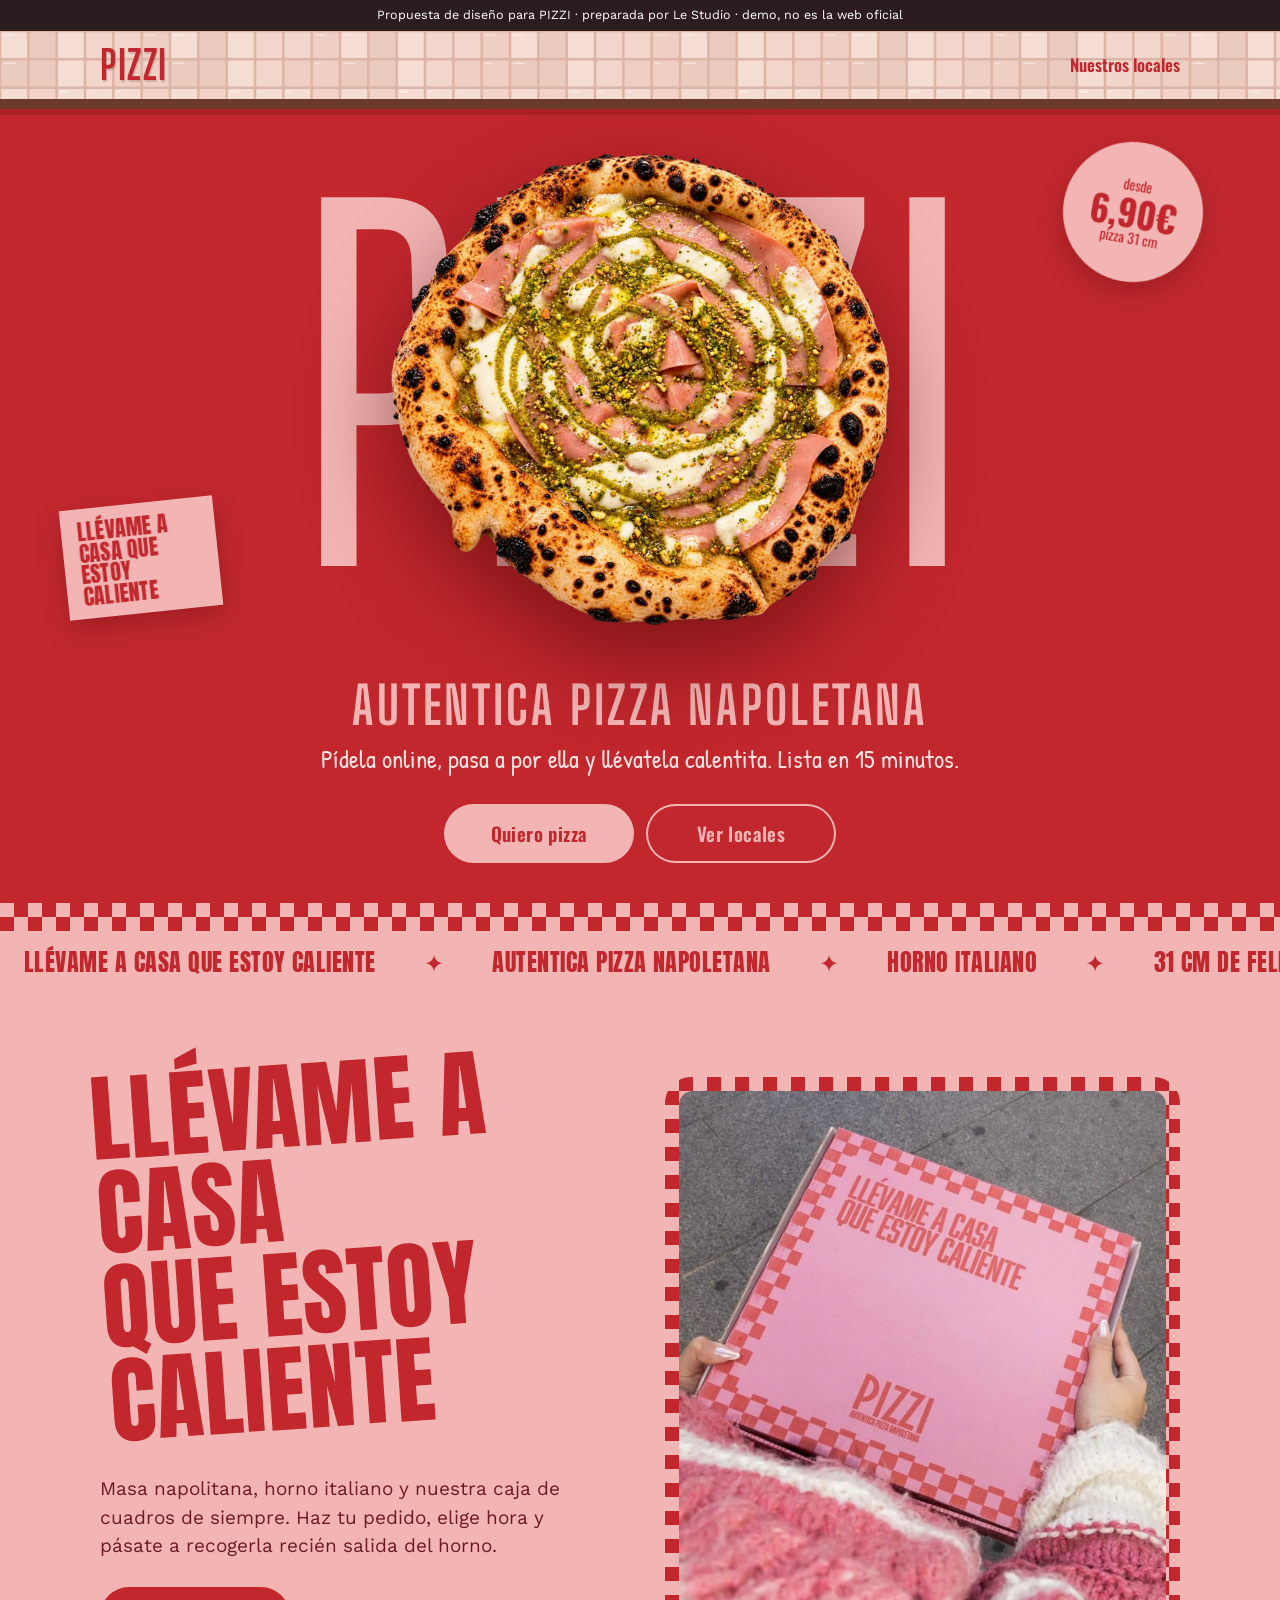
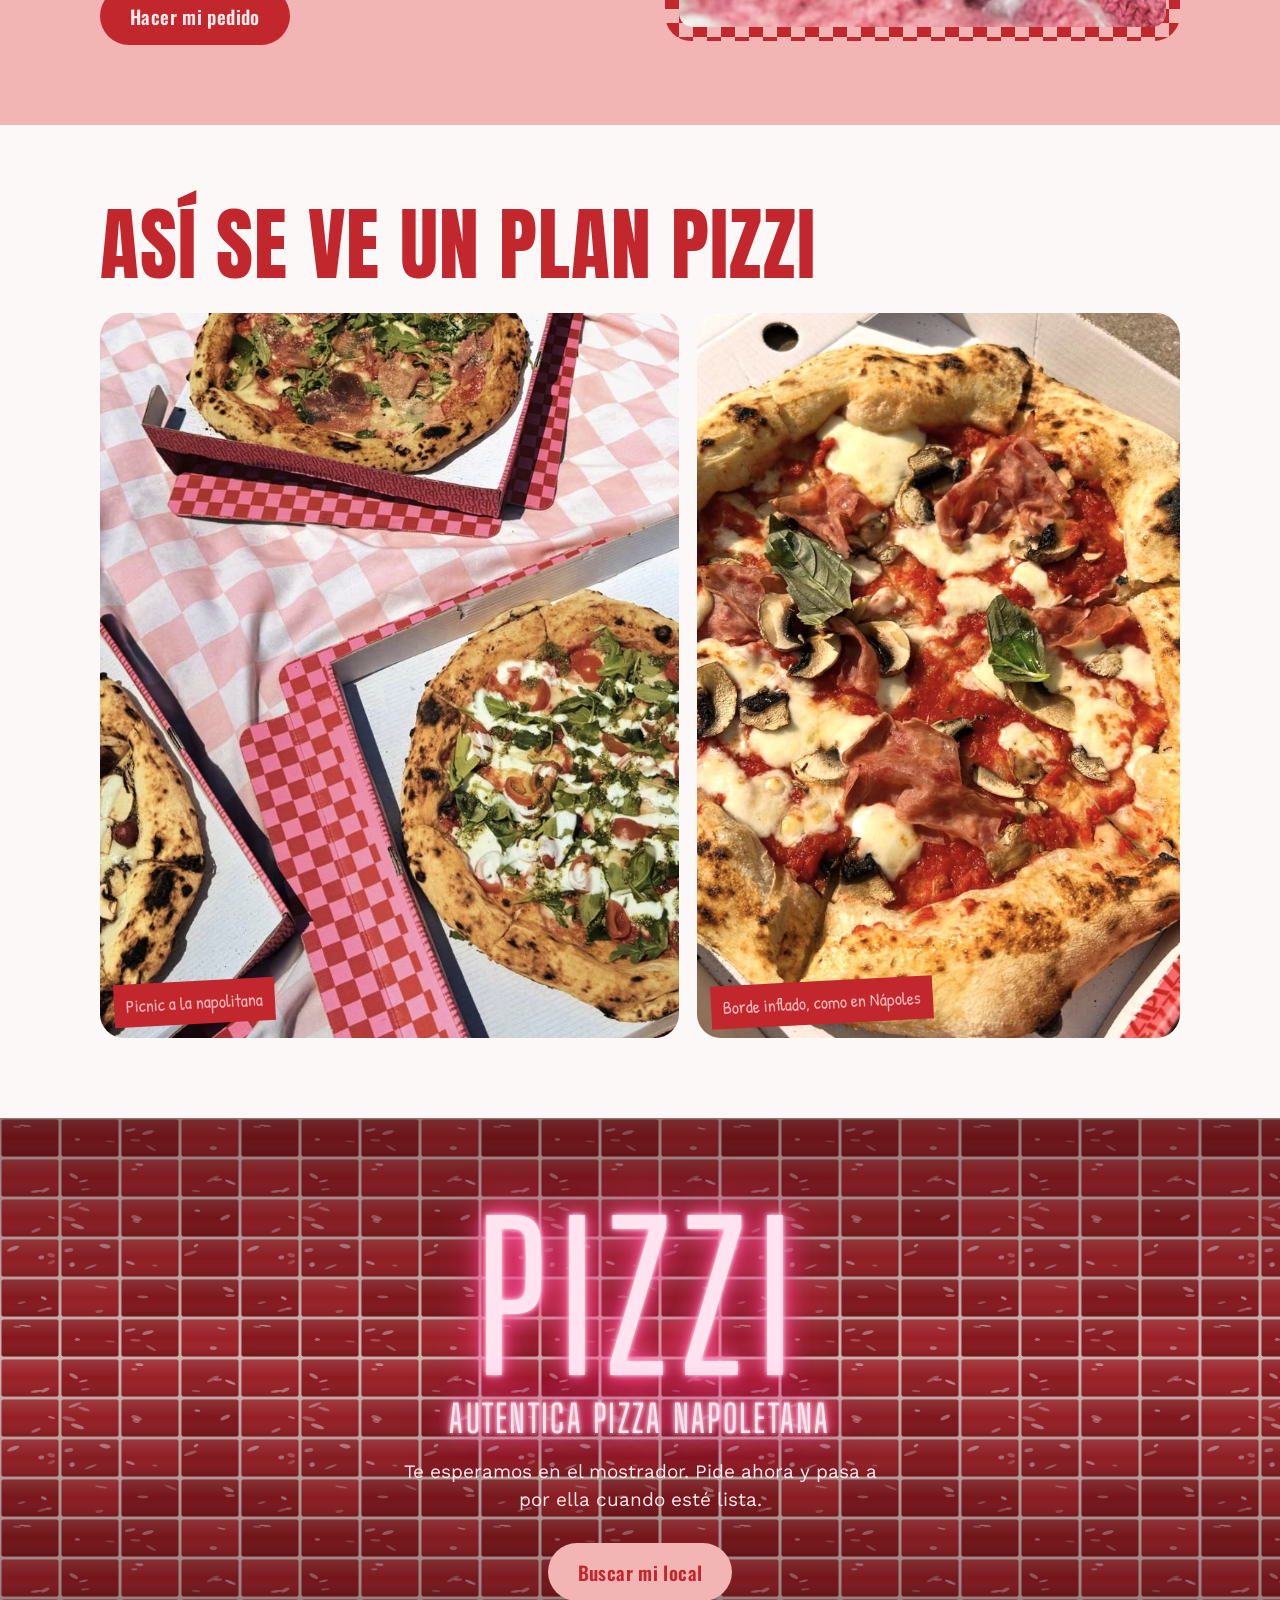
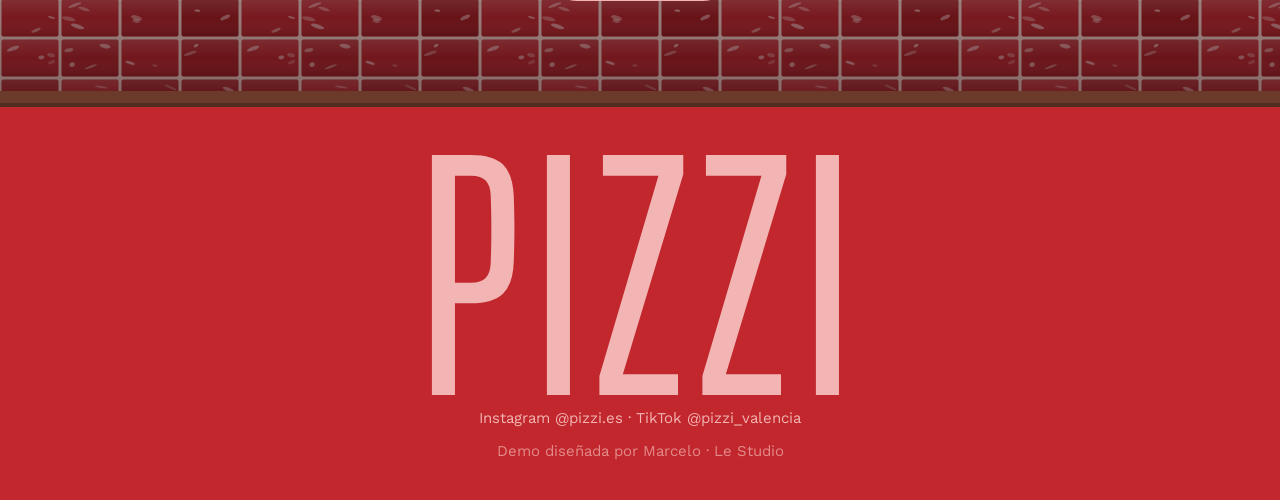
==== index (1).html @ 14c6ddd3 "V1 Demo Pizzi" ====
<!DOCTYPE html>
<html lang="es">
<head>
<meta charset="UTF-8">
<meta name="viewport" content="width=device-width, initial-scale=1, viewport-fit=cover">
<title>PIZZI · Pide para recoger (demo)</title>
<link rel="preconnect" href="https://fonts.googleapis.com">
<link rel="preconnect" href="https://fonts.gstatic.com" crossorigin>
<link href="https://fonts.googleapis.com/css2?family=Anton&family=Big+Shoulders+Display:wght@500;700;800&family=Oswald:wght@500;600&family=Patrick+Hand&family=Work+Sans:wght@400;500;700&display=swap" rel="stylesheet">
<style>
:root{
  --rojo:#C1272D; --rosa:#F2B5B3; --rosa-claro:#F9E3E1; --vino:#9B2335; --verde:#2F6B3A;
  --bg:#FCF8F7; --fg:#3A2226; --card:#FFFFFF; --suave:#8A5A60; --linea:#F0DCDB; --plato:#F9E3E1; --tit:var(--rojo);
  --az-rojo:url("data:image/svg+xml,%3Csvg xmlns=%22http://www.w3.org/2000/svg%22 width=%22240%22 height=%22200%22%3E%3Cdefs%3E%3ClinearGradient id=%22b%22 x1=%220%22 y1=%220%22 x2=%220%22 y2=%221%22%3E%3Cstop offset=%220%22 stop-color=%22%23fff%22 stop-opacity=%22.16%22/%3E%3Cstop offset=%22.5%22 stop-color=%22%23fff%22 stop-opacity=%220%22/%3E%3Cstop offset=%221%22 stop-color=%22%23000%22 stop-opacity=%22.14%22/%3E%3C/linearGradient%3E%3C/defs%3E%3Crect width=%22100%25%22 height=%22100%25%22 fill=%22%23E8D2CB%22/%3E%3Crect x=%221.5%22 y=%221.5%22 width=%2257%22 height=%2237%22 rx=%222%22 fill=%22%23971A21%22/%3E%3Crect x=%221.5%22 y=%221.5%22 width=%2257%22 height=%2237%22 rx=%222%22 fill=%22url%28%23b%29%22/%3E%3Cellipse cx=%2225.3%22 cy=%227.8%22 rx=%226.1%22 ry=%220.9%22 transform=%22rotate%285 25.3 7.8%29%22 fill=%22%23fff%22 opacity=%220.52%22/%3E%3Cellipse cx=%2217.2%22 cy=%228.8%22 rx=%224.1%22 ry=%221.1%22 transform=%22rotate%283 17.2 8.8%29%22 fill=%22%23fff%22 opacity=%220.27%22/%3E%3Crect x=%2261.5%22 y=%221.5%22 width=%2257%22 height=%2237%22 rx=%222%22 fill=%22%239C1C23%22/%3E%3Crect x=%2261.5%22 y=%221.5%22 width=%2257%22 height=%2237%22 rx=%222%22 fill=%22url%28%23b%29%22/%3E%3Cellipse cx=%22110.1%22 cy=%2223.5%22 rx=%224.9%22 ry=%220.9%22 transform=%22rotate%285 110.1 23.5%29%22 fill=%22%23fff%22 opacity=%220.26%22/%3E%3Cellipse cx=%2277.4%22 cy=%2221.5%22 rx=%222.7%22 ry=%221.4%22 transform=%22rotate%282 77.4 21.5%29%22 fill=%22%23fff%22 opacity=%220.42%22/%3E%3Crect x=%22121.5%22 y=%221.5%22 width=%2257%22 height=%2237%22 rx=%222%22 fill=%22%239C1C23%22/%3E%3Crect x=%22121.5%22 y=%221.5%22 width=%2257%22 height=%2237%22 rx=%222%22 fill=%22url%28%23b%29%22/%3E%3Cellipse cx=%22135.6%22 cy=%2222.2%22 rx=%225.2%22 ry=%221.3%22 transform=%22rotate%283 135.6 22.2%29%22 fill=%22%23fff%22 opacity=%220.27%22/%3E%3Cellipse cx=%22130.2%22 cy=%2212.1%22 rx=%225.4%22 ry=%221.4%22 transform=%22rotate%28-11 130.2 12.1%29%22 fill=%22%23fff%22 opacity=%220.43%22/%3E%3Cellipse cx=%22147.9%22 cy=%2214.6%22 rx=%226.0%22 ry=%221.8%22 transform=%22rotate%28-15 147.9 14.6%29%22 fill=%22%23fff%22 opacity=%220.42%22/%3E%3Cellipse cx=%22151.1%22 cy=%2230.1%22 rx=%225.6%22 ry=%221.2%22 transform=%22rotate%2829 151.1 30.1%29%22 fill=%22%23fff%22 opacity=%220.29%22/%3E%3Crect x=%22181.5%22 y=%221.5%22 width=%2257%22 height=%2237%22 rx=%222%22 fill=%22%23B3252D%22/%3E%3Crect x=%22181.5%22 y=%221.5%22 width=%2257%22 height=%2237%22 rx=%222%22 fill=%22url%28%23b%29%22/%3E%3Cellipse cx=%22221.6%22 cy=%2210.6%22 rx=%224.4%22 ry=%220.9%22 transform=%22rotate%2810 221.6 10.6%29%22 fill=%22%23fff%22 opacity=%220.48%22/%3E%3Cellipse cx=%22213.3%22 cy=%2230.1%22 rx=%223.6%22 ry=%221.8%22 transform=%22rotate%286 213.3 30.1%29%22 fill=%22%23fff%22 opacity=%220.42%22/%3E%3Crect x=%221.5%22 y=%2241.5%22 width=%2257%22 height=%2237%22 rx=%222%22 fill=%22%23B3252D%22/%3E%3Crect x=%221.5%22 y=%2241.5%22 width=%2257%22 height=%2237%22 rx=%222%22 fill=%22url%28%23b%29%22/%3E%3Cellipse cx=%2245.3%22 cy=%2272.0%22 rx=%224.4%22 ry=%221.7%22 transform=%22rotate%28-26 45.3 72.0%29%22 fill=%22%23fff%22 opacity=%220.46%22/%3E%3Cellipse cx=%2236.6%22 cy=%2273.3%22 rx=%226.1%22 ry=%221.2%22 transform=%22rotate%28-7 36.6 73.3%29%22 fill=%22%23fff%22 opacity=%220.45%22/%3E%3Crect x=%2261.5%22 y=%2241.5%22 width=%2257%22 height=%2237%22 rx=%222%22 fill=%22%23A21D25%22/%3E%3Crect x=%2261.5%22 y=%2241.5%22 width=%2257%22 height=%2237%22 rx=%222%22 fill=%22url%28%23b%29%22/%3E%3Cellipse cx=%2283.5%22 cy=%2263.0%22 rx=%224.5%22 ry=%221.1%22 transform=%22rotate%28-13 83.5 63.0%29%22 fill=%22%23fff%22 opacity=%220.47%22/%3E%3Cellipse cx=%2285.4%22 cy=%2271.3%22 rx=%224.5%22 ry=%221.0%22 transform=%22rotate%28-6 85.4 71.3%29%22 fill=%22%23fff%22 opacity=%220.33%22/%3E%3Cellipse cx=%2273.7%22 cy=%2258.1%22 rx=%224.8%22 ry=%221.8%22 transform=%22rotate%2829 73.7 58.1%29%22 fill=%22%23fff%22 opacity=%220.45%22/%3E%3Crect x=%22121.5%22 y=%2241.5%22 width=%2257%22 height=%2237%22 rx=%222%22 fill=%22%23B3252D%22/%3E%3Crect x=%22121.5%22 y=%2241.5%22 width=%2257%22 height=%2237%22 rx=%222%22 fill=%22url%28%23b%29%22/%3E%3Cellipse cx=%22134.3%22 cy=%2251.3%22 rx=%223.2%22 ry=%221.1%22 transform=%22rotate%28-1 134.3 51.3%29%22 fill=%22%23fff%22 opacity=%220.43%22/%3E%3Cellipse cx=%22139.3%22 cy=%2246.6%22 rx=%224.1%22 ry=%221.3%22 transform=%22rotate%284 139.3 46.6%29%22 fill=%22%23fff%22 opacity=%220.54%22/%3E%3Crect x=%22181.5%22 y=%2241.5%22 width=%2257%22 height=%2237%22 rx=%222%22 fill=%22%23A7222A%22/%3E%3Crect x=%22181.5%22 y=%2241.5%22 width=%2257%22 height=%2237%22 rx=%222%22 fill=%22url%28%23b%29%22/%3E%3Cellipse cx=%22230.3%22 cy=%2264.2%22 rx=%225.7%22 ry=%221.4%22 transform=%22rotate%2822 230.3 64.2%29%22 fill=%22%23fff%22 opacity=%220.54%22/%3E%3Cellipse cx=%22218.1%22 cy=%2261.6%22 rx=%224.0%22 ry=%221.4%22 transform=%22rotate%28-1 218.1 61.6%29%22 fill=%22%23fff%22 opacity=%220.37%22/%3E%3Cellipse cx=%22196.1%22 cy=%2273.1%22 rx=%224.2%22 ry=%221.0%22 transform=%22rotate%286 196.1 73.1%29%22 fill=%22%23fff%22 opacity=%220.28%22/%3E%3Cellipse cx=%22213.0%22 cy=%2261.0%22 rx=%226.7%22 ry=%221.7%22 transform=%22rotate%28-26 213.0 61.0%29%22 fill=%22%23fff%22 opacity=%220.31%22/%3E%3Crect x=%221.5%22 y=%2281.5%22 width=%2257%22 height=%2237%22 rx=%222%22 fill=%22%23B3252D%22/%3E%3Crect x=%221.5%22 y=%2281.5%22 width=%2257%22 height=%2237%22 rx=%222%22 fill=%22url%28%23b%29%22/%3E%3Cellipse cx=%2236.0%22 cy=%22112.3%22 rx=%225.0%22 ry=%221.5%22 transform=%22rotate%28-23 36.0 112.3%29%22 fill=%22%23fff%22 opacity=%220.40%22/%3E%3Cellipse cx=%2251.5%22 cy=%2299.5%22 rx=%223.6%22 ry=%221.0%22 transform=%22rotate%2815 51.5 99.5%29%22 fill=%22%23fff%22 opacity=%220.47%22/%3E%3Crect x=%2261.5%22 y=%2281.5%22 width=%2257%22 height=%2237%22 rx=%222%22 fill=%22%23B3252D%22/%3E%3Crect x=%2261.5%22 y=%2281.5%22 width=%2257%22 height=%2237%22 rx=%222%22 fill=%22url%28%23b%29%22/%3E%3Cellipse cx=%2274.8%22 cy=%2287.1%22 rx=%226.8%22 ry=%221.5%22 transform=%22rotate%28-21 74.8 87.1%29%22 fill=%22%23fff%22 opacity=%220.41%22/%3E%3Cellipse cx=%2268.7%22 cy=%22100.8%22 rx=%226.9%22 ry=%222.0%22 transform=%22rotate%2812 68.7 100.8%29%22 fill=%22%23fff%22 opacity=%220.33%22/%3E%3Cellipse cx=%2284.0%22 cy=%2291.0%22 rx=%225.9%22 ry=%221.5%22 transform=%22rotate%2817 84.0 91.0%29%22 fill=%22%23fff%22 opacity=%220.35%22/%3E%3Cellipse cx=%2277.5%22 cy=%22108.4%22 rx=%226.9%22 ry=%222.0%22 transform=%22rotate%2818 77.5 108.4%29%22 fill=%22%23fff%22 opacity=%220.50%22/%3E%3Crect x=%22121.5%22 y=%2281.5%22 width=%2257%22 height=%2237%22 rx=%222%22 fill=%22%23A7222A%22/%3E%3Crect x=%22121.5%22 y=%2281.5%22 width=%2257%22 height=%2237%22 rx=%222%22 fill=%22url%28%23b%29%22/%3E%3Cellipse cx=%22136.5%22 cy=%2299.8%22 rx=%225.7%22 ry=%222.2%22 transform=%22rotate%2817 136.5 99.8%29%22 fill=%22%23fff%22 opacity=%220.39%22/%3E%3Cellipse cx=%22136.2%22 cy=%22102.8%22 rx=%223.7%22 ry=%221.9%22 transform=%22rotate%2813 136.2 102.8%29%22 fill=%22%23fff%22 opacity=%220.35%22/%3E%3Crect x=%22181.5%22 y=%2281.5%22 width=%2257%22 height=%2237%22 rx=%222%22 fill=%22%23971A21%22/%3E%3Crect x=%22181.5%22 y=%2281.5%22 width=%2257%22 height=%2237%22 rx=%222%22 fill=%22url%28%23b%29%22/%3E%3Cellipse cx=%22197.4%22 cy=%2292.6%22 rx=%223.0%22 ry=%221.1%22 transform=%22rotate%287 197.4 92.6%29%22 fill=%22%23fff%22 opacity=%220.52%22/%3E%3Cellipse cx=%22225.3%22 cy=%2299.4%22 rx=%225.3%22 ry=%221.9%22 transform=%22rotate%28-25 225.3 99.4%29%22 fill=%22%23fff%22 opacity=%220.45%22/%3E%3Crect x=%221.5%22 y=%22121.5%22 width=%2257%22 height=%2237%22 rx=%222%22 fill=%22%23B3252D%22/%3E%3Crect x=%221.5%22 y=%22121.5%22 width=%2257%22 height=%2237%22 rx=%222%22 fill=%22url%28%23b%29%22/%3E%3Cellipse cx=%2241.3%22 cy=%22139.4%22 rx=%222.9%22 ry=%221.9%22 transform=%22rotate%28-10 41.3 139.4%29%22 fill=%22%23fff%22 opacity=%220.49%22/%3E%3Cellipse cx=%2251.2%22 cy=%22137.2%22 rx=%224.0%22 ry=%222.1%22 transform=%22rotate%2813 51.2 137.2%29%22 fill=%22%23fff%22 opacity=%220.30%22/%3E%3Cellipse cx=%2213.2%22 cy=%22130.6%22 rx=%226.5%22 ry=%221.9%22 transform=%22rotate%28-21 13.2 130.6%29%22 fill=%22%23fff%22 opacity=%220.50%22/%3E%3Cellipse cx=%2251.6%22 cy=%22144.2%22 rx=%223.8%22 ry=%221.6%22 transform=%22rotate%28-22 51.6 144.2%29%22 fill=%22%23fff%22 opacity=%220.25%22/%3E%3Crect x=%2261.5%22 y=%22121.5%22 width=%2257%22 height=%2237%22 rx=%222%22 fill=%22%23A7222A%22/%3E%3Crect x=%2261.5%22 y=%22121.5%22 width=%2257%22 height=%2237%22 rx=%222%22 fill=%22url%28%23b%29%22/%3E%3Cellipse cx=%2272.1%22 cy=%22146.7%22 rx=%222.7%22 ry=%222.2%22 transform=%22rotate%28-18 72.1 146.7%29%22 fill=%22%23fff%22 opacity=%220.51%22/%3E%3Cellipse cx=%2268.8%22 cy=%22132.2%22 rx=%224.5%22 ry=%221.9%22 transform=%22rotate%28-10 68.8 132.2%29%22 fill=%22%23fff%22 opacity=%220.41%22/%3E%3Cellipse cx=%22105.0%22 cy=%22128.1%22 rx=%225.7%22 ry=%222.1%22 transform=%22rotate%2810 105.0 128.1%29%22 fill=%22%23fff%22 opacity=%220.49%22/%3E%3Cellipse cx=%2290.8%22 cy=%22148.8%22 rx=%226.4%22 ry=%221.0%22 transform=%22rotate%28-21 90.8 148.8%29%22 fill=%22%23fff%22 opacity=%220.40%22/%3E%3Crect x=%22121.5%22 y=%22121.5%22 width=%2257%22 height=%2237%22 rx=%222%22 fill=%22%23B3252D%22/%3E%3Crect x=%22121.5%22 y=%22121.5%22 width=%2257%22 height=%2237%22 rx=%222%22 fill=%22url%28%23b%29%22/%3E%3Cellipse cx=%22154.9%22 cy=%22147.5%22 rx=%222.7%22 ry=%221.0%22 transform=%22rotate%287 154.9 147.5%29%22 fill=%22%23fff%22 opacity=%220.29%22/%3E%3Cellipse cx=%22130.3%22 cy=%22144.9%22 rx=%224.7%22 ry=%221.5%22 transform=%22rotate%2817 130.3 144.9%29%22 fill=%22%23fff%22 opacity=%220.51%22/%3E%3Crect x=%22181.5%22 y=%22121.5%22 width=%2257%22 height=%2237%22 rx=%222%22 fill=%22%23A21D25%22/%3E%3Crect x=%22181.5%22 y=%22121.5%22 width=%2257%22 height=%2237%22 rx=%222%22 fill=%22url%28%23b%29%22/%3E%3Cellipse cx=%22196.1%22 cy=%22127.6%22 rx=%222.5%22 ry=%221.4%22 transform=%22rotate%28-28 196.1 127.6%29%22 fill=%22%23fff%22 opacity=%220.52%22/%3E%3Cellipse cx=%22190.4%22 cy=%22135.3%22 rx=%226.9%22 ry=%221.6%22 transform=%22rotate%28-18 190.4 135.3%29%22 fill=%22%23fff%22 opacity=%220.33%22/%3E%3Crect x=%221.5%22 y=%22161.5%22 width=%2257%22 height=%2237%22 rx=%222%22 fill=%22%239C1C23%22/%3E%3Crect x=%221.5%22 y=%22161.5%22 width=%2257%22 height=%2237%22 rx=%222%22 fill=%22url%28%23b%29%22/%3E%3Cellipse cx=%2243.8%22 cy=%22180.2%22 rx=%223.2%22 ry=%221.5%22 transform=%22rotate%2823 43.8 180.2%29%22 fill=%22%23fff%22 opacity=%220.53%22/%3E%3Cellipse cx=%2249.0%22 cy=%22190.6%22 rx=%223.0%22 ry=%221.4%22 transform=%22rotate%28-5 49.0 190.6%29%22 fill=%22%23fff%22 opacity=%220.37%22/%3E%3Cellipse cx=%2221.7%22 cy=%22184.6%22 rx=%224.1%22 ry=%221.1%22 transform=%22rotate%28-12 21.7 184.6%29%22 fill=%22%23fff%22 opacity=%220.29%22/%3E%3Cellipse cx=%2242.5%22 cy=%22191.9%22 rx=%225.2%22 ry=%221.3%22 transform=%22rotate%28-15 42.5 191.9%29%22 fill=%22%23fff%22 opacity=%220.29%22/%3E%3Crect x=%2261.5%22 y=%22161.5%22 width=%2257%22 height=%2237%22 rx=%222%22 fill=%22%23B3252D%22/%3E%3Crect x=%2261.5%22 y=%22161.5%22 width=%2257%22 height=%2237%22 rx=%222%22 fill=%22url%28%23b%29%22/%3E%3Cellipse cx=%22101.1%22 cy=%22169.0%22 rx=%226.4%22 ry=%221.0%22 transform=%22rotate%2810 101.1 169.0%29%22 fill=%22%23fff%22 opacity=%220.32%22/%3E%3Cellipse cx=%2299.3%22 cy=%22193.3%22 rx=%224.0%22 ry=%221.4%22 transform=%22rotate%28-9 99.3 193.3%29%22 fill=%22%23fff%22 opacity=%220.28%22/%3E%3Crect x=%22121.5%22 y=%22161.5%22 width=%2257%22 height=%2237%22 rx=%222%22 fill=%22%23971A21%22/%3E%3Crect x=%22121.5%22 y=%22161.5%22 width=%2257%22 height=%2237%22 rx=%222%22 fill=%22url%28%23b%29%22/%3E%3Cellipse cx=%22142.7%22 cy=%22178.9%22 rx=%225.5%22 ry=%221.3%22 transform=%22rotate%281 142.7 178.9%29%22 fill=%22%23fff%22 opacity=%220.34%22/%3E%3Cellipse cx=%22170.7%22 cy=%22169.5%22 rx=%226.6%22 ry=%221.1%22 transform=%22rotate%2823 170.7 169.5%29%22 fill=%22%23fff%22 opacity=%220.28%22/%3E%3Crect x=%22181.5%22 y=%22161.5%22 width=%2257%22 height=%2237%22 rx=%222%22 fill=%22%23971A21%22/%3E%3Crect x=%22181.5%22 y=%22161.5%22 width=%2257%22 height=%2237%22 rx=%222%22 fill=%22url%28%23b%29%22/%3E%3Cellipse cx=%22228.3%22 cy=%22171.4%22 rx=%225.8%22 ry=%221.9%22 transform=%22rotate%2821 228.3 171.4%29%22 fill=%22%23fff%22 opacity=%220.45%22/%3E%3Cellipse cx=%22230.1%22 cy=%22177.5%22 rx=%224.7%22 ry=%221.5%22 transform=%22rotate%28-0 230.1 177.5%29%22 fill=%22%23fff%22 opacity=%220.35%22/%3E%3C/svg%3E"); --az-rosa:url("data:image/svg+xml,%3Csvg xmlns=%22http://www.w3.org/2000/svg%22 width=%22204%22 height=%22204%22%3E%3Crect width=%22100%25%22 height=%22100%25%22 fill=%22%23DDB5A7%22/%3E%3Crect x=%221.5%22 y=%221.5%22 width=%2231%22 height=%2231%22 rx=%221.5%22 fill=%22%23F5DDD4%22/%3E%3Crect x=%224%22 y=%224%22 width=%2212%22 height=%221.5%22 fill=%22%23fff%22 opacity=%22.5%22/%3E%3Crect x=%2235.5%22 y=%221.5%22 width=%2231%22 height=%2231%22 rx=%221.5%22 fill=%22%23ECCBBF%22/%3E%3Crect x=%2269.5%22 y=%221.5%22 width=%2231%22 height=%2231%22 rx=%221.5%22 fill=%22%23F5DDD4%22/%3E%3Crect x=%22103.5%22 y=%221.5%22 width=%2231%22 height=%2231%22 rx=%221.5%22 fill=%22%23F2D6CC%22/%3E%3Crect x=%22137.5%22 y=%221.5%22 width=%2231%22 height=%2231%22 rx=%221.5%22 fill=%22%23F2D6CC%22/%3E%3Crect x=%22171.5%22 y=%221.5%22 width=%2231%22 height=%2231%22 rx=%221.5%22 fill=%22%23EFCFC3%22/%3E%3Crect x=%22174%22 y=%224%22 width=%2213%22 height=%221.5%22 fill=%22%23fff%22 opacity=%22.5%22/%3E%3Crect x=%221.5%22 y=%2235.5%22 width=%2231%22 height=%2231%22 rx=%221.5%22 fill=%22%23ECCBBF%22/%3E%3Crect x=%224%22 y=%2238%22 width=%2214%22 height=%221.5%22 fill=%22%23fff%22 opacity=%22.5%22/%3E%3Crect x=%2235.5%22 y=%2235.5%22 width=%2231%22 height=%2231%22 rx=%221.5%22 fill=%22%23ECCBBF%22/%3E%3Crect x=%2269.5%22 y=%2235.5%22 width=%2231%22 height=%2231%22 rx=%221.5%22 fill=%22%23F5DDD4%22/%3E%3Crect x=%22103.5%22 y=%2235.5%22 width=%2231%22 height=%2231%22 rx=%221.5%22 fill=%22%23F2D6CC%22/%3E%3Crect x=%22137.5%22 y=%2235.5%22 width=%2231%22 height=%2231%22 rx=%221.5%22 fill=%22%23EFCFC3%22/%3E%3Crect x=%22171.5%22 y=%2235.5%22 width=%2231%22 height=%2231%22 rx=%221.5%22 fill=%22%23EFCFC3%22/%3E%3Crect x=%22174%22 y=%2238%22 width=%227%22 height=%221.5%22 fill=%22%23fff%22 opacity=%22.5%22/%3E%3Crect x=%221.5%22 y=%2269.5%22 width=%2231%22 height=%2231%22 rx=%221.5%22 fill=%22%23F5DDD4%22/%3E%3Crect x=%2235.5%22 y=%2269.5%22 width=%2231%22 height=%2231%22 rx=%221.5%22 fill=%22%23F3D3C9%22/%3E%3Crect x=%2269.5%22 y=%2269.5%22 width=%2231%22 height=%2231%22 rx=%221.5%22 fill=%22%23F5DDD4%22/%3E%3Crect x=%2272%22 y=%2272%22 width=%2211%22 height=%221.5%22 fill=%22%23fff%22 opacity=%22.5%22/%3E%3Crect x=%22103.5%22 y=%2269.5%22 width=%2231%22 height=%2231%22 rx=%221.5%22 fill=%22%23F5DDD4%22/%3E%3Crect x=%22106%22 y=%2272%22 width=%226%22 height=%221.5%22 fill=%22%23fff%22 opacity=%22.5%22/%3E%3Crect x=%22137.5%22 y=%2269.5%22 width=%2231%22 height=%2231%22 rx=%221.5%22 fill=%22%23F5DDD4%22/%3E%3Crect x=%22140%22 y=%2272%22 width=%226%22 height=%221.5%22 fill=%22%23fff%22 opacity=%22.5%22/%3E%3Crect x=%22171.5%22 y=%2269.5%22 width=%2231%22 height=%2231%22 rx=%221.5%22 fill=%22%23F3D3C9%22/%3E%3Crect x=%221.5%22 y=%22103.5%22 width=%2231%22 height=%2231%22 rx=%221.5%22 fill=%22%23EFCFC3%22/%3E%3Crect x=%2235.5%22 y=%22103.5%22 width=%2231%22 height=%2231%22 rx=%221.5%22 fill=%22%23EFCFC3%22/%3E%3Crect x=%2269.5%22 y=%22103.5%22 width=%2231%22 height=%2231%22 rx=%221.5%22 fill=%22%23F2D6CC%22/%3E%3Crect x=%22103.5%22 y=%22103.5%22 width=%2231%22 height=%2231%22 rx=%221.5%22 fill=%22%23ECCBBF%22/%3E%3Crect x=%22137.5%22 y=%22103.5%22 width=%2231%22 height=%2231%22 rx=%221.5%22 fill=%22%23F3D3C9%22/%3E%3Crect x=%22171.5%22 y=%22103.5%22 width=%2231%22 height=%2231%22 rx=%221.5%22 fill=%22%23ECCBBF%22/%3E%3Crect x=%221.5%22 y=%22137.5%22 width=%2231%22 height=%2231%22 rx=%221.5%22 fill=%22%23F5DDD4%22/%3E%3Crect x=%2235.5%22 y=%22137.5%22 width=%2231%22 height=%2231%22 rx=%221.5%22 fill=%22%23EFCFC3%22/%3E%3Crect x=%2238%22 y=%22140%22 width=%2213%22 height=%221.5%22 fill=%22%23fff%22 opacity=%22.5%22/%3E%3Crect x=%2269.5%22 y=%22137.5%22 width=%2231%22 height=%2231%22 rx=%221.5%22 fill=%22%23EFCFC3%22/%3E%3Crect x=%2272%22 y=%22140%22 width=%229%22 height=%221.5%22 fill=%22%23fff%22 opacity=%22.5%22/%3E%3Crect x=%22103.5%22 y=%22137.5%22 width=%2231%22 height=%2231%22 rx=%221.5%22 fill=%22%23F2D6CC%22/%3E%3Crect x=%22137.5%22 y=%22137.5%22 width=%2231%22 height=%2231%22 rx=%221.5%22 fill=%22%23F2D6CC%22/%3E%3Crect x=%22140%22 y=%22140%22 width=%2212%22 height=%221.5%22 fill=%22%23fff%22 opacity=%22.5%22/%3E%3Crect x=%22171.5%22 y=%22137.5%22 width=%2231%22 height=%2231%22 rx=%221.5%22 fill=%22%23F5DDD4%22/%3E%3Crect x=%22174%22 y=%22140%22 width=%226%22 height=%221.5%22 fill=%22%23fff%22 opacity=%22.5%22/%3E%3Crect x=%221.5%22 y=%22171.5%22 width=%2231%22 height=%2231%22 rx=%221.5%22 fill=%22%23ECCBBF%22/%3E%3Crect x=%2235.5%22 y=%22171.5%22 width=%2231%22 height=%2231%22 rx=%221.5%22 fill=%22%23F5DDD4%22/%3E%3Crect x=%2269.5%22 y=%22171.5%22 width=%2231%22 height=%2231%22 rx=%221.5%22 fill=%22%23F5DDD4%22/%3E%3Crect x=%2272%22 y=%22174%22 width=%227%22 height=%221.5%22 fill=%22%23fff%22 opacity=%22.5%22/%3E%3Crect x=%22103.5%22 y=%22171.5%22 width=%2231%22 height=%2231%22 rx=%221.5%22 fill=%22%23F5DDD4%22/%3E%3Crect x=%22106%22 y=%22174%22 width=%228%22 height=%221.5%22 fill=%22%23fff%22 opacity=%22.5%22/%3E%3Crect x=%22137.5%22 y=%22171.5%22 width=%2231%22 height=%2231%22 rx=%221.5%22 fill=%22%23F5DDD4%22/%3E%3Crect x=%22171.5%22 y=%22171.5%22 width=%2231%22 height=%2231%22 rx=%221.5%22 fill=%22%23F3D3C9%22/%3E%3Crect x=%22174%22 y=%22174%22 width=%226%22 height=%221.5%22 fill=%22%23fff%22 opacity=%22.5%22/%3E%3C/svg%3E");
  box-sizing:border-box;
  padding-top:env(safe-area-inset-top,0px); padding-bottom:env(safe-area-inset-bottom,0px);
}
@media (prefers-color-scheme: dark){
  :root:not([data-theme="light"]){ --bg:#1E1416; --fg:#F8E9E8; --card:#2A1C1F; --suave:#D7A9AB; --linea:#43292D; --vino:#F2B5B3; --plato:#3A2427; --tit:var(--rosa); }
}
:root[data-theme="dark"]{ --bg:#1E1416; --fg:#F8E9E8; --card:#2A1C1F; --suave:#D7A9AB; --linea:#43292D; --vino:#F2B5B3; --plato:#3A2427; --tit:var(--rosa); }
html{scroll-padding-top:calc(env(safe-area-inset-top,0px) + 130px)}
html,body{height:auto}
@media (prefers-reduced-motion: reduce){ *{animation:none!important;transition:none!important} }
*,*::before,*::after{box-sizing:inherit}
body{margin:0; background:var(--bg); color:var(--fg); font-family:"Work Sans",system-ui,-apple-system,"Segoe UI",sans-serif; font-size:17px; line-height:1.5; overflow-x:hidden}
img{max-width:100%; display:block}
a{color:inherit}
button{font:inherit; color:inherit}
:focus-visible{outline:3px solid var(--rosa); outline-offset:3px}
[hidden]{display:none!important}
.wrap{max-width:1120px; margin:0 auto; padding:0 20px}
.big{font-family:"Big Shoulders Display","Oswald",Impact,sans-serif; line-height:.82}
.os{font-family:"Oswald","Arial Narrow",sans-serif; font-weight:600}
.mano{font-family:"Patrick Hand","Comic Sans MS",cursive}
.demo-bar{background:#2A1C1F; color:#fff; font-size:12.5px; text-align:center; padding:6px 14px}

/* Botones */
.btn{display:inline-flex; align-items:center; justify-content:center; gap:8px; border:0; cursor:pointer; font-family:"Oswald",sans-serif; font-weight:600; font-size:19px; letter-spacing:.02em; padding:15px 30px; border-radius:999px; text-decoration:none; transition:transform .15s ease, background .2s}
.btn:active{transform:scale(.97)}
.btn-rosa{background:var(--rosa); color:var(--rojo)} .btn-rosa:hover{background:#fff}
.btn-linea{background:transparent; color:var(--rosa); box-shadow:inset 0 0 0 2px var(--rosa)} .btn-linea:hover{background:rgba(255,255,255,.1)}
.btn-rojo{background:var(--rojo); color:#FFE9E8} .btn-rojo:hover{background:var(--vino)}
.btn-borde{background:transparent; color:var(--tit); box-shadow:inset 0 0 0 2px var(--tit)}
.btn[disabled]{opacity:.45; cursor:not-allowed}
.full{width:100%}

/* Barra superior de vistas internas */
.top{position:sticky; top:env(safe-area-inset-top,0px); z-index:30; background:var(--rojo); color:var(--rosa)}
.top .wrap{display:flex; align-items:center; gap:14px; height:62px}
.top .volver{background:none; border:0; color:var(--rosa); font-size:26px; cursor:pointer; width:40px; height:40px; border-radius:50%}
.top .volver:hover{background:rgba(255,255,255,.12)}
.top .logo{font-family:"Big Shoulders Display",sans-serif; font-weight:500; font-size:36px; letter-spacing:.04em; text-decoration:none; margin-right:auto; line-height:1}
.pasos{display:flex; gap:6px; font-family:"Oswald",sans-serif; font-size:14px}
.pasos span{padding:4px 10px; border-radius:999px; opacity:.6}
.pasos span.on{background:var(--rosa); color:var(--rojo); opacity:1}
@media (max-width:520px){ .pasos span:not(.on){display:none} }

/* HOME */
.hero{min-height:calc(100vh - 30px); min-height:calc(100dvh - 30px); background:var(--rojo); color:var(--rosa); position:relative; overflow:hidden; display:flex; flex-direction:column}
.hero nav{display:flex; justify-content:space-between; align-items:center; padding:18px 0}
.hero nav .logo{font-family:"Big Shoulders Display",sans-serif; font-weight:500; font-size:40px; letter-spacing:.04em; line-height:1}
.hero nav a{font-family:"Oswald",sans-serif; text-decoration:none; font-size:17px}
.escena{position:relative; flex:1; display:grid; place-items:center; min-height:clamp(300px,52vw,560px)}
.escena .fondo{position:absolute; inset:0; display:grid; place-items:center; font-size:clamp(170px,36vw,470px); font-weight:500; letter-spacing:.03em; margin:0; user-select:none; pointer-events:none}
.escena img{position:relative; width:clamp(250px,40vw,500px); filter:drop-shadow(0 34px 44px rgba(60,0,0,.5)); animation:entra 1.4s cubic-bezier(.2,.8,.2,1) both}
@keyframes entra{from{transform:rotate(-140deg) scale(.4); opacity:0} to{transform:none; opacity:1}}
.sello{position:absolute; right:6%; top:6%; width:clamp(96px,12vw,140px); aspect-ratio:1; border-radius:50%; background:var(--rosa); color:var(--rojo); display:grid; place-content:center; text-align:center; transform:rotate(10deg); font-family:"Oswald",sans-serif; line-height:1.05; box-shadow:0 10px 24px rgba(60,0,0,.25)}
.sello b{font-size:clamp(24px,3.2vw,36px)} .sello span{font-size:clamp(11px,1.3vw,14px)}
.hero .pie{text-align:center; padding:10px 0 40px}
.hero h1{font-family:"Big Shoulders Display",sans-serif; font-weight:700; font-size:clamp(28px,4.4vw,52px); letter-spacing:.06em; line-height:1; margin:0}
.hero .sub{font-family:"Patrick Hand",cursive; font-size:clamp(20px,2.4vw,25px); color:#FFE3E1; margin:10px 0 26px}
.hero .acciones{display:flex; gap:12px; justify-content:center; flex-wrap:wrap}
.hero .acciones .btn{min-width:190px}
.cinta{background:var(--rosa); color:var(--rojo); overflow:hidden; white-space:nowrap; padding:13px 0; font-family:"Big Shoulders Display",sans-serif; font-weight:700; font-size:24px; letter-spacing:.05em}
.cinta div{display:inline-block; animation:cinta 34s linear infinite}
.cinta span{margin:0 24px}
@keyframes cinta{to{transform:translateX(-50%)}}

/* Títulos de vistas */
.cab{padding:40px 0 26px}
.cab h2{font-family:"Big Shoulders Display",sans-serif; font-weight:800; font-size:clamp(46px,7vw,82px); color:var(--tit); margin:0; line-height:.95}
.cab p{color:var(--suave); margin:10px 0 0; font-size:18px; max-width:56ch}

/* LOCALES */
.locales{display:grid; grid-template-columns:repeat(auto-fill,minmax(300px,1fr)); gap:20px; padding-bottom:70px}
.local{background:var(--card); border:2px solid var(--linea); border-radius:26px; padding:26px; display:flex; flex-direction:column}
.local .fila1{display:flex; justify-content:space-between; align-items:center; gap:10px; margin-bottom:10px}
.local h3{font-family:"Oswald",sans-serif; font-weight:600; font-size:30px; margin:0; color:var(--vino); line-height:1.1}
.estado{display:inline-flex; align-items:center; gap:6px; font-size:13px; font-weight:700; padding:4px 11px; border-radius:999px; white-space:nowrap}
.estado::before{content:""; width:8px; height:8px; border-radius:50%; background:currentColor}
.abierto{background:#DDF1E1; color:#1F5A2B} .cerrado{background:var(--rosa-claro); color:#9B2335} .pend{background:#EEE; color:#555}
.dato{display:flex; gap:10px; align-items:flex-start; margin:8px 0; font-size:16px}
.dato svg{flex:none; width:20px; height:20px; margin-top:2px; color:var(--rojo)}
.dato a{font-weight:600}
.local .btns{display:flex; gap:10px; margin-top:auto; padding-top:18px; flex-wrap:wrap}
.local .btns .btn{flex:1; font-size:17px; padding:12px 18px}

/* MENU */
.local-sel{display:flex; align-items:center; gap:12px; background:var(--plato); border-radius:18px; padding:14px 18px; margin-bottom:10px; flex-wrap:wrap}
.local-sel .t{flex:1; min-width:180px}
.local-sel strong{font-family:"Oswald",sans-serif; font-size:20px}
.local-sel button{background:none; border:0; color:var(--tit); font-weight:700; cursor:pointer; text-decoration:underline}
.chips{position:sticky; top:calc(env(safe-area-inset-top,0px) + 62px); z-index:20; background:var(--bg); padding:12px 0; display:flex; gap:8px; overflow-x:auto}
.chips a{flex:none; text-decoration:none; font-family:"Oswald",sans-serif; font-size:17px; padding:8px 18px; border-radius:999px; border:2px solid var(--tit); color:var(--tit)}
.chips a:hover{background:var(--tit); color:var(--bg)}
.cat{font-family:"Anton",sans-serif; font-weight:400; text-transform:uppercase; font-size:clamp(40px,5vw,58px); color:var(--tit); margin:34px 0 20px}
.grid{display:grid; grid-template-columns:repeat(auto-fill,minmax(230px,1fr)); gap:34px 24px}
@media (max-width:560px){ .grid{grid-template-columns:1fr 1fr; gap:26px 14px} .pz h3{font-size:18px; flex-direction:column; gap:0} .pz h3 span{font-size:17px} .pz p{font-size:15.5px} .pz .mas{width:38px;height:38px;font-size:22px} .pz .en-carro{font-size:11px} .pz .badge{font-size:11px} }
.pz{background:none; border:0; padding:0; text-align:left; cursor:pointer; display:flex; flex-direction:column}
.pz .img{position:relative; background:var(--plato); border-radius:50%; aspect-ratio:1; display:grid; place-items:center; margin-bottom:14px; width:100%}
.pz .img img{width:86%; filter:drop-shadow(0 12px 16px rgba(90,20,20,.24)); transition:transform .5s ease}
.pz .img img.beb{width:auto; height:74%; filter:drop-shadow(0 12px 14px rgba(60,20,20,.2))}
.pz:hover .img img{transform:rotate(12deg) scale(1.03)}
.pz:hover .img img.beb{transform:translateY(-6px)}
.pz .mas{position:absolute; right:6%; bottom:6%; width:48px; height:48px; border-radius:50%; background:var(--rojo); color:#fff; display:grid; place-items:center; font-size:28px; box-shadow:0 6px 14px rgba(120,20,20,.35)}
.pz .badge{position:absolute; left:4%; top:6%; background:var(--rojo); color:var(--rosa); font-family:"Oswald",sans-serif; font-size:13px; padding:3px 10px; border-radius:999px}
.pz .en-carro{position:absolute; left:6%; bottom:6%; background:var(--verde); color:#fff; font-weight:700; font-size:14px; padding:3px 10px; border-radius:999px}
.pz h3{margin:0; font-family:"Oswald",sans-serif; font-weight:600; font-size:23px; color:var(--vino); display:flex; justify-content:space-between; gap:8px; align-items:baseline}
.pz h3 span{color:var(--fg); font-size:20px; white-space:nowrap}
.pz p{margin:3px 0 0; font-family:"Patrick Hand",cursive; font-size:18px; line-height:1.25; color:var(--fg)}
.sinfoto{width:58%}
.hueco{height:120px}

/* Barra carrito */
.barra{position:fixed; left:0; right:0; bottom:0; z-index:35; padding:12px 16px calc(12px + env(safe-area-inset-bottom,0px)); pointer-events:none}
.barra button{pointer-events:auto; max-width:560px; margin:0 auto; display:flex; width:100%; align-items:center; justify-content:space-between; gap:12px; background:var(--rojo); color:#FFE9E8; border:0; border-radius:999px; padding:14px 22px; cursor:pointer; font-family:"Oswald",sans-serif; font-size:19px; box-shadow:0 12px 30px rgba(120,20,20,.35); animation:subir .35s ease both}
@keyframes subir{from{transform:translateY(120%)}to{transform:none}}
.barra .n{background:var(--rosa); color:var(--rojo); border-radius:999px; min-width:30px; height:30px; display:inline-grid; place-items:center; font-size:16px; padding:0 8px}

/* Hojas (modales) */
.velo{position:fixed; inset:0; background:rgba(30,10,12,.5); z-index:50; opacity:0; pointer-events:none; transition:opacity .25s}
.velo.on{opacity:1; pointer-events:auto}
.hoja{position:fixed; left:50%; bottom:0; z-index:60; width:min(560px,100%); max-height:92vh; max-height:92dvh; background:var(--card); border-radius:28px 28px 0 0; transform:translate(-50%,105%); transition:transform .35s cubic-bezier(.2,.8,.2,1), visibility 0s linear .35s; visibility:hidden; display:flex; flex-direction:column; overflow:hidden}
.hoja.on{transform:translate(-50%,0); visibility:visible; transition:transform .35s cubic-bezier(.2,.8,.2,1)}
.hoja .scroll{overflow:auto; padding:0 24px 10px}
.hoja .pie{padding:14px 24px calc(16px + env(safe-area-inset-bottom,0px)); border-top:1px solid var(--linea)}
.hoja .asa{width:44px; height:5px; border-radius:3px; background:var(--linea); margin:10px auto 0}
.hoja .x{position:absolute; right:14px; top:12px; width:40px; height:40px; border-radius:50%; border:0; background:var(--plato); font-size:22px; cursor:pointer; z-index:2}
.prod-foto{background:var(--plato); margin:14px -24px 18px; padding:26px 0; display:grid; place-items:center}
.prod-foto img{width:min(300px,70%); filter:drop-shadow(0 18px 22px rgba(90,20,20,.3))}
.prod-foto img.beb{width:auto; height:220px}
.hoja h3{font-family:"Oswald",sans-serif; font-weight:600; font-size:32px; color:var(--vino); margin:0; line-height:1.1}
.hoja .desc{font-family:"Patrick Hand",cursive; font-size:20px; margin:6px 0 2px}
.hoja .en{color:var(--suave); font-size:15px; margin:0 0 16px}
.grupo{font-family:"Oswald",sans-serif; font-size:18px; margin:18px 0 8px; display:flex; justify-content:space-between}
.grupo small{font-family:"Work Sans",sans-serif; font-size:13px; color:var(--suave)}
.extra{display:flex; align-items:center; gap:12px; padding:12px 14px; border:2px solid var(--linea); border-radius:14px; margin-bottom:8px; cursor:pointer}
.extra:has(input:checked){border-color:var(--rojo); background:var(--plato)}
.extra input{width:20px; height:20px; accent-color:var(--rojo)}
.extra span{flex:1}
textarea,input[type=text],input[type=tel],select{width:100%; padding:12px 14px; border-radius:14px; border:2px solid var(--linea); background:var(--bg); color:var(--fg); font:inherit; font-size:16px}
textarea{resize:vertical; min-height:60px}
.cant{display:flex; align-items:center; gap:14px}
.cant button{width:44px; height:44px; border-radius:50%; border:2px solid var(--linea); background:var(--bg); font-size:22px; cursor:pointer}
.cant b{font-family:"Oswald",sans-serif; font-size:22px; min-width:24px; text-align:center}
.pie-prod{display:flex; gap:12px; align-items:center}
.pie-prod .btn{flex:1; white-space:nowrap; padding:15px 18px}

/* Líneas del pedido */
.linea{display:flex; gap:12px; align-items:center; padding:14px 0; border-bottom:1px solid var(--linea)}
.linea .mini{width:56px; height:56px; border-radius:50%; background:var(--plato); display:grid; place-items:center; flex:none}
.linea .mini img{width:88%} .linea .mini img.beb{width:auto; height:80%}
.linea .t{flex:1; min-width:0}
.linea .t b{font-family:"Oswald",sans-serif; font-weight:600; font-size:18px}
.linea .t small{display:block; color:var(--suave); font-size:13.5px}
.linea .qty{display:flex; align-items:center; gap:6px}
.linea .qty button{width:32px; height:32px; border-radius:50%; border:1px solid var(--linea); background:var(--bg); cursor:pointer}
.totales{display:flex; justify-content:space-between; align-items:baseline; font-family:"Oswald",sans-serif; font-size:24px; margin:4px 0 12px}

/* CHECKOUT */
.checkout{display:grid; grid-template-columns:1.2fr .8fr; gap:30px; padding-bottom:60px; align-items:start}
@media (max-width:860px){ .checkout{grid-template-columns:1fr} }
.caja{background:var(--card); border:2px solid var(--linea); border-radius:26px; padding:24px}
.caja h3{font-family:"Oswald",sans-serif; font-weight:600; font-size:22px; margin:0 0 14px; color:var(--vino)}
.campo{margin-bottom:16px}
.campo label{display:block; font-weight:700; font-size:14px; margin-bottom:6px}
.pago{display:flex; gap:14px; align-items:center; background:var(--plato); border-radius:16px; padding:16px}
.pago svg{width:34px; height:34px; color:var(--rojo); flex:none}
.error{color:#B3261E; font-size:14px; margin-top:6px}
.resumen-lateral{position:sticky; top:calc(env(safe-area-inset-top,0px) + 80px)}

/* CONFIRMACION */
.ok-hero{background:var(--rojo); color:var(--rosa); text-align:center; padding:50px 0 60px}
.ok-hero .check{width:86px; height:86px; border-radius:50%; background:var(--rosa); color:var(--rojo); display:grid; place-items:center; margin:0 auto 18px; font-size:44px; animation:pop .5s cubic-bezier(.2,1.4,.4,1) both}
@keyframes pop{from{transform:scale(0)}to{transform:none}}
.ok-hero h2{font-family:"Big Shoulders Display",sans-serif; font-weight:800; font-size:clamp(46px,7vw,78px); margin:0; line-height:.95}
.ok-hero p{font-size:19px; color:#FFE3E1; margin:12px 0 0}
.ok-datos{display:grid; grid-template-columns:repeat(auto-fit,minmax(150px,1fr)); gap:14px; margin:-34px auto 30px; max-width:900px}
.ok-datos div{background:var(--card); border:2px solid var(--linea); border-radius:20px; padding:18px; text-align:center}
.ok-datos small{display:block; color:var(--suave); font-size:13px}
.ok-datos b{font-family:"Oswald",sans-serif; font-size:24px; color:var(--vino)}
.chats{display:grid; grid-template-columns:1fr 1fr; gap:24px; padding-bottom:40px}
@media (max-width:760px){ .chats{grid-template-columns:1fr} }
.chat h4{font-family:"Oswald",sans-serif; font-size:18px; margin:0 0 10px}
.movil{background:#E9DFD6; border-radius:22px; padding:16px; min-height:200px}
.movil .quien{display:flex; align-items:center; gap:10px; background:#075E54; color:#fff; margin:-16px -16px 14px; padding:12px 16px; border-radius:22px 22px 0 0; font-weight:700; font-size:15px}
.movil .quien i{width:30px; height:30px; border-radius:50%; background:var(--rojo); display:grid; place-items:center; font-style:normal; font-family:"Big Shoulders Display",sans-serif; color:var(--rosa)}
.burbuja{background:#fff; color:#222; border-radius:12px 12px 12px 2px; padding:12px 14px; font-size:14.5px; white-space:pre-wrap; box-shadow:0 1px 1px rgba(0,0,0,.1); max-width:95%; font-family:"Work Sans",sans-serif}
.burbuja.mia{background:#DCF8C6; margin-left:auto; border-radius:12px 12px 2px 12px}
.nota-demo{font-size:13.5px; color:var(--suave); text-align:center; padding-bottom:50px}


.check{background:repeating-conic-gradient(var(--rojo) 0 25%, var(--rosa) 0 50%) 0 0/28px 28px}
.tira{height:28px}
.tira.fina{height:14px; background-size:14px 14px}
.anton{font-family:"Anton","Oswald",Impact,sans-serif; font-weight:400; text-transform:uppercase; letter-spacing:.01em; line-height:.98}
.pegatina{position:absolute; left:5%; bottom:10%; background:var(--rosa); color:var(--rojo); padding:12px 16px; transform:rotate(-6deg); font-size:clamp(15px,1.8vw,22px); box-shadow:0 10px 24px rgba(60,0,0,.25); max-width:14ch; z-index:2}
@media (max-width:600px){ .pegatina{left:3%; bottom:2%; font-size:13px; padding:8px 10px} }
.cinta{font-family:"Anton",sans-serif; font-weight:400; font-size:24px; letter-spacing:.02em}
/* bloque caja */
.bloque{background:var(--rosa); color:var(--rojo); padding:80px 0; position:relative}
.bloque .wrap{display:grid; grid-template-columns:1fr 1fr; gap:50px; align-items:center}
@media (max-width:820px){ .bloque .wrap{grid-template-columns:1fr; gap:30px} }
.bloque h2{font-size:clamp(48px,7.5vw,96px); margin:0; transform:rotate(-4deg); transform-origin:left}
.bloque p{font-size:19px; color:#6E1A22; max-width:40ch; margin:26px 0 26px}
.marco{padding:14px; border-radius:26px}
.marco img{border-radius:14px; width:100%; aspect-ratio:4/4.4; object-fit:cover}
.galeria{padding:80px 0; background:var(--bg)}
.galeria h2{color:var(--tit); font-size:clamp(44px,6.5vw,80px); margin:0 0 30px}
.fotos{display:grid; grid-template-columns:1.2fr 1fr; gap:18px}
.fotos figure{margin:0; position:relative; border-radius:24px; overflow:hidden}
.fotos img{width:100%; height:100%; object-fit:cover; aspect-ratio:4/5}
.fotos figcaption{position:absolute; left:14px; bottom:14px; background:var(--rojo); color:var(--rosa); padding:8px 12px; font-size:18px; transform:rotate(-3deg)}
@media (max-width:600px){ .fotos{grid-template-columns:1fr} }
/* caja placeholder */
.caja-mini{width:70%; aspect-ratio:1; border-radius:10px; padding:9%; box-shadow:0 12px 20px rgba(90,20,20,.2); transform:rotate(-6deg); transition:transform .5s ease}
.caja-mini div{width:100%; height:100%; background:var(--rosa); display:grid; place-content:center; text-align:center; color:var(--rojo)}
.caja-mini b{font-family:"Big Shoulders Display",sans-serif; font-weight:700; font-size:clamp(26px,4vw,40px); line-height:.85}
.caja-mini small{font-family:"Anton",sans-serif; font-size:clamp(7px,.9vw,9px); letter-spacing:.02em}
.pz:hover .caja-mini{transform:rotate(4deg)}
.linea .mini .caja-mini{width:78%; box-shadow:none; padding:10%} .linea .mini .caja-mini b{font-size:12px} .linea .mini .caja-mini small{display:none}
.prod-foto .caja-mini{width:200px}

.fachada{background:var(--az-rosa) 0 0/170px auto; border-bottom:10px solid #6B3A2A; box-shadow:0 6px 0 rgba(0,0,0,.12)}
.fachada nav{padding:14px 0!important}
.fachada .logo{color:var(--rojo)!important; font-weight:700!important; text-shadow:1px 2px 0 rgba(90,20,20,.18)}
.fachada a{color:var(--rojo); font-weight:600}
.zocalo{background:var(--az-rojo) 0 0/240px auto}
.pared{position:relative; padding:90px 0; text-align:center; color:#fff; overflow:hidden}
.pared::before{content:""; position:absolute; inset:0; background:linear-gradient(180deg,rgba(40,8,10,.45),rgba(40,8,10,.15) 40%,rgba(40,8,10,.5))}
.pared > *{position:relative}
.neon{font-family:"Big Shoulders Display",sans-serif; font-weight:500; color:#FFE4F0; letter-spacing:.06em; line-height:.9;
  text-shadow:0 0 4px #fff,0 0 12px #FF7FB2,0 0 26px #FF4F97,0 0 48px #FF2E83; animation:parpadeo 6s infinite}
@keyframes parpadeo{0%,92%,100%{opacity:1}93%{opacity:.55}94%{opacity:1}96%{opacity:.7}97%{opacity:1}}
.pared .neon{font-size:clamp(90px,17vw,200px)}
.pared .neon-sub{font-size:clamp(24px,3.4vw,38px); margin-top:14px}
.pared p{font-size:19px; margin:22px auto 28px; max-width:42ch; color:#FFE9EC}
.mostrador{height:16px; background:#6B3A2A; box-shadow:inset 0 -4px 0 rgba(0,0,0,.25)}
.ok-hero{background:var(--az-rojo) 0 0/240px auto!important; position:relative}
.ok-hero::before{content:""; position:absolute; inset:0; background:rgba(40,8,10,.4)}
.ok-hero .wrap{position:relative}
.ok-hero h2.neon{font-family:"Big Shoulders Display",sans-serif; font-weight:500; font-size:clamp(64px,10vw,110px)}
.aviso{background:#FFF4D6; color:#5A4200; border-radius:18px; padding:16px 18px; margin:0 auto 24px; max-width:900px; display:flex; gap:14px; align-items:center; flex-wrap:wrap}
.aviso p{margin:0; flex:1; min-width:220px; font-size:15.5px}
.acciones-ok{display:flex; gap:12px; justify-content:center; flex-wrap:wrap; padding-bottom:30px}
.semana{margin-top:6px; font-size:14.5px}
.semana summary{cursor:pointer; color:var(--tit); font-weight:600}
.semana ul{list-style:none; padding:0; margin:8px 0 0}
.semana li{display:flex; justify-content:space-between; gap:12px; padding:3px 0; border-bottom:1px dashed var(--linea)}
.semana li span:last-child{text-align:right; white-space:nowrap; font-size:13.5px}
.semana li.hoy{font-weight:700; color:var(--tit)}
.dato > div{flex:1}
footer{background:var(--rojo); color:var(--rosa); text-align:center; padding:50px 0 34px; overflow:hidden}
footer .big{font-size:clamp(110px,26vw,300px); margin:0; font-weight:500; letter-spacing:.03em}
footer p{margin:4px 0; font-size:15px}
</style>
</head>
<body>
<div class="demo-bar" id="demoBar">Propuesta de diseño para PIZZI · preparada por Le Studio · demo, no es la web oficial</div>

<!-- HOME -->
<main id="v-inicio" class="vista">
  <section class="hero">
    <div class="fachada"><div class="wrap"><nav><span class="logo">PIZZI</span><a href="#locales">Nuestros locales</a></nav></div></div>
    <div class="escena">
      <p class="fondo big" aria-hidden="true">PIZZI</p>
      <img id="heroImg" alt="Pizza Pistachiola de Pizzi vista desde arriba">
      <div class="pegatina anton" aria-hidden="true">Llévame a casa que estoy caliente</div>
      <div class="sello" aria-hidden="true"><span>desde</span><b>6,90€</b><span>pizza 31 cm</span></div>
    </div>
    <div class="pie wrap">
      <h1>AUTENTICA PIZZA NAPOLETANA</h1>
      <p class="sub">Pídela online, pasa a por ella y llévatela calentita. Lista en 15 minutos.</p>
      <div class="acciones">
        <a class="btn btn-rosa" href="#menu">Quiero pizza</a>
        <a class="btn btn-linea" href="#locales">Ver locales</a>
      </div>
    </div>
  </section>
  <div class="check tira" aria-hidden="true"></div>
  <div class="cinta" aria-hidden="true"><div id="cinta"></div></div>
  <section class="bloque">
    <div class="wrap">
      <div>
        <h2 class="anton">Llévame a casa<br>que estoy caliente</h2>
        <p>Masa napolitana, horno italiano y nuestra caja de cuadros de siempre. Haz tu pedido, elige hora y pásate a recogerla recién salida del horno.</p>
        <a class="btn btn-rojo" href="#menu">Hacer mi pedido</a>
      </div>
      <div class="marco check"><img id="fotoCaja" alt="Caja rosa de Pizzi con cuadros rojos y la frase Llévame a casa que estoy caliente" loading="lazy"></div>
    </div>
  </section>
  <section class="galeria">
    <div class="wrap">
      <h2 class="anton">Así se ve un plan Pizzi</h2>
      <div class="fotos">
        <figure><img id="fotoMesa" alt="Pizzas de Pizzi en sus cajas de cuadros sobre un mantel rosa" loading="lazy"><figcaption class="mano">Picnic a la napolitana</figcaption></figure>
        <figure><img id="fotoPizza" alt="Pizza napolitana de Pizzi con jamón, champiñones y albahaca" loading="lazy"><figcaption class="mano">Borde inflado, como en Nápoles</figcaption></figure>
      </div>
    </div>
  </section>
  <section class="pared zocalo">
    <div class="wrap">
      <div class="neon" aria-hidden="true">PIZZI</div>
      <div class="neon neon-sub">AUTENTICA PIZZA NAPOLETANA</div>
      <p>Te esperamos en el mostrador. Pide ahora y pasa a por ella cuando esté lista.</p>
      <a class="btn btn-rosa" href="#locales">Buscar mi local</a>
    </div>
  </section>
  <div class="mostrador" aria-hidden="true"></div>
  <footer><p class="big" aria-hidden="true">PIZZI</p><p>Instagram @pizzi.es · TikTok @pizzi_valencia</p><p style="opacity:.7;margin-top:10px">Demo diseñada por Marcelo · Le Studio</p></footer>
</main>

<!-- Barra común de vistas internas -->
<div class="top" id="top" hidden>
  <div class="wrap">
    <button class="volver" id="volver" aria-label="Volver">←</button>
    <a href="#inicio" class="logo">PIZZI</a>
    <div class="pasos" aria-label="Progreso del pedido"><span data-p="locales">Local</span><span data-p="menu">Menú</span><span data-p="pedido">Datos</span><span data-p="hecho">Listo</span></div>
  </div>
  <div class="check tira fina" aria-hidden="true"></div>
</div>

<!-- LOCALES -->
<main id="v-locales" class="vista" hidden>
  <div class="wrap">
    <div class="cab"><h2 class="anton">¿Dónde nos recoges?</h2><p>Mira qué local está abierto y pide para recoger. ¿Cerrado? Déjalo programado y te la tenemos lista a tu hora.</p></div>
    <div class="locales" id="listaLocales"></div>
  </div>
</main>

<!-- MENU -->
<main id="v-menu" class="vista" hidden>
  <div class="wrap">
    <div class="cab" style="padding-bottom:16px"><h2 class="anton">Elige a tu favorita</h2><p>Todas medianas de 31 cm y todas salen calientes. Toca una para personalizarla.</p></div>
    <div class="local-sel" id="localSel"></div>
    <div class="chips"><a href="#cat-clasica" data-scroll>Clásicas</a><a href="#cat-especial" data-scroll>Especiales</a><a href="#cat-bebida" data-scroll>Bebidas</a></div>
    <h3 class="cat" id="cat-clasica">Clásicas</h3><div class="grid" id="g-clasica"></div>
    <h3 class="cat" id="cat-especial">Especiales</h3><div class="grid" id="g-especial"></div>
    <h3 class="cat" id="cat-bebida">Bebidas</h3><div class="grid" id="g-bebida"></div>
    <div class="hueco"></div>
  </div>
</main>

<!-- CHECKOUT -->
<main id="v-pedido" class="vista" hidden>
  <div class="wrap">
    <div class="cab"><h2 class="anton">Ya casi la tienes</h2><p>Dinos dónde y cuándo pasas. Pagas al recoger, sin tarjeta online.</p></div>
    <div class="checkout">
      <div>
        <div class="caja" style="margin-bottom:20px">
          <h3>Recogida</h3>
          <div class="campo"><label for="cLocal">Local</label><select id="cLocal"></select></div>
          <div class="campo"><label for="cHora">Hora de recogida</label><select id="cHora"></select><p class="error" id="eHora" hidden></p></div>
        </div>
        <div class="caja" style="margin-bottom:20px">
          <h3>Tus datos</h3>
          <div class="campo"><label for="cNombre">Nombre</label><input type="text" id="cNombre" autocomplete="given-name" placeholder="Ej. Lucía"></div>
          <div class="campo"><label for="cTel">WhatsApp</label><input type="tel" id="cTel" autocomplete="tel" placeholder="Ej. 612 345 678"><p style="font-size:13px;color:var(--suave);margin:6px 0 0">Aquí te llega el resumen del pedido.</p></div>
          <p class="error" id="eDatos" hidden></p>
        </div>
        <div class="caja">
          <h3>Pago</h3>
          <div class="pago"><svg viewBox="0 0 24 24" fill="none" stroke="currentColor" stroke-width="1.8"><path d="M3 10h18M5 6h14a2 2 0 0 1 2 2v9a2 2 0 0 1-2 2H5a2 2 0 0 1-2-2V8a2 2 0 0 1 2-2z"/><path d="M7 15h4"/></svg>
            <div><b class="os" style="font-size:19px">Pago en el local</b><br><span style="font-size:15px;color:var(--suave)">Pagas el total al recoger tu pedido.</span></div></div>
        </div>
      </div>
      <div class="caja resumen-lateral">
        <h3>Tu pedido</h3>
        <div id="resumenCheckout"></div>
        <div class="totales"><span>A pagar en el local</span><span id="totCheckout"></span></div>
        <button class="btn btn-rojo full" id="confirmar">Confirmar pedido</button>
      </div>
    </div>
  </div>
</main>

<!-- CONFIRMACION -->
<main id="v-hecho" class="vista" hidden>
  <section class="ok-hero"><div class="wrap"><h2 class="neon">¡MARCHANDO!</h2><p id="okSub"></p></div></section>
  <div class="wrap">
    <div class="ok-datos" id="okDatos"></div>
    <div class="aviso" id="aviso"><p><b>Último paso:</b> envía el mensaje de WhatsApp que se ha abierto para que tu pedido llegue a Pizzi. Si no se abrió, pulsa el botón.</p><a class="btn btn-rojo" id="reenviar" target="_blank" rel="noopener">Enviar pedido por WhatsApp</a></div>
    <div class="chats">
      <div class="chat"><h4>Tu resumen</h4><div class="movil"><div class="quien"><i>P</i>PIZZI</div><div class="burbuja" id="msgCliente"></div></div></div>
      <div class="chat"><h4>El pedido que envías a Pizzi</h4><div class="movil"><div class="quien"><i>P</i>Pedidos web · <span id="okLocalChat"></span></div><div class="burbuja mia" id="msgLocal"></div></div></div>
    </div>
    <div class="acciones-ok"><a class="btn btn-borde" id="ics">Añadir recordatorio al calendario</a><a href="#inicio" class="btn btn-borde" id="nuevo">Volver al inicio</a></div>
    <p class="nota-demo" id="notaDemo"></p>
  </div>
</main>

<div class="barra" id="barra" hidden><button id="abrirCarro"><span><span class="n" id="bN">0</span> Ver mi pedido</span><span id="bTot">0,00 €</span></button></div>

<div class="velo" id="velo"></div>
<div class="hoja" id="hProd" role="dialog" aria-modal="true" aria-labelledby="pNombre">
  <div class="asa"></div><button class="x" data-cerrar aria-label="Cerrar">×</button>
  <div class="scroll" id="pCuerpo"></div>
  <div class="pie pie-prod"><div class="cant"><button id="pMenos" aria-label="Una menos">−</button><b id="pCant">1</b><button id="pMas" aria-label="Una más">+</button></div><button class="btn btn-rojo" id="pAdd">Añadir</button></div>
</div>
<div class="hoja" id="hCarro" role="dialog" aria-modal="true" aria-label="Tu pedido">
  <div class="asa"></div><button class="x" data-cerrar aria-label="Cerrar">×</button>
  <div class="scroll"><h3 style="margin:18px 0 6px">Tu pedido</h3><div id="lineas"></div></div>
  <div class="pie"><div class="totales"><span>Total</span><span id="cTot"></span></div><button class="btn btn-rojo full" id="irPagar">Continuar</button></div>
</div>

<script>
/* ================= CONFIGURACIÓN =================
   Cambia aquí los datos reales de cada local.
   whatsapp: número en formato internacional sin + ni espacios (ej. 34612345678) */
const CONFIG={
  demo:true,               // true muestra la barra "demo" arriba
  whatsappDemo:"584241859724" // MODO PRUEBA: todos los pedidos llegan a este número mientras un local no tenga el suyo
};
const F={"PISTACHIOLA": "[data-uri]", "ITALIAN\u00cdSIMA": "[data-uri]", "COCA-COLA ZERO": "[data-uri]", "COCA-COLA": "[data-uri]", "_L": {"mesa": "[data-uri]", "caja": "[data-uri]", "pizza": "[data-uri]"}};
const ICON={pin:'<svg viewBox="0 0 24 24" fill="none" stroke="currentColor" stroke-width="2"><path d="M12 21s7-6.2 7-12a7 7 0 1 0-14 0c0 5.8 7 12 7 12z"/><circle cx="12" cy="9" r="2.5"/></svg>',
reloj:'<svg viewBox="0 0 24 24" fill="none" stroke="currentColor" stroke-width="2"><circle cx="12" cy="12" r="9"/><path d="M12 7v5l3 2"/></svg>',
tel:'<svg viewBox="0 0 24 24" fill="none" stroke="currentColor" stroke-width="2"><path d="M5 4h4l2 5-2.5 1.5a11 11 0 0 0 5 5L15 13l5 2v4a2 2 0 0 1-2 2A16 16 0 0 1 3 6a2 2 0 0 1 2-2z"/></svg>'};
/* Horarios: h[0]=lunes ... h[6]=domingo. Cada día es una lista de turnos [abre, cierra] en "HH:MM".
   Si cierra después de medianoche usa horas >24 (ej. "25:00" = 01:00). [] = cerrado. */
const T=(a,c)=>[[a,c]];
const LOCALES=[
  {id:"mercado",n:"Mercado Central",d:"C/ de les Carabasses, 3, Ciutat Vella, 46001 València",tel:"+34 744 78 47 37",whatsapp:"",maps:"https://maps.app.goo.gl/rAKcLgmbYJYk6TSh9",
   h:[[["12:00","15:00"],["19:00","24:00"]],[["12:00","15:00"],["19:00","24:00"]],[["12:00","15:00"],["19:00","24:00"]],[["12:00","15:00"],["19:00","24:00"]],T("12:00","24:00"),T("12:00","24:00"),T("12:00","24:00")]},
  {id:"abastos",n:"Abastos",d:"C/ de Sant Francesc de Borja, 20, Extramurs, 46007 València",tel:"+34 673 16 14 66",whatsapp:"",maps:"https://maps.app.goo.gl/iob1fPZKLdyD8FNF9",
   h:[[],T("18:30","23:30"),T("18:30","23:30"),T("18:30","23:30"),T("18:30","24:00"),T("18:30","24:00"),T("18:30","23:30")]},
  {id:"russafa",n:"Ruzafa",d:"C. de Ruzafa, 58, L'Eixample, 46004 València",tel:"+34 744 78 47 37",whatsapp:"",maps:"https://maps.app.goo.gl/VfqsVDEDcRsKXxyu9",
   h:[T("18:30","23:30"),T("18:30","23:30"),T("18:30","23:30"),T("18:30","23:30"),T("18:30","24:00"),T("18:30","24:00"),T("18:30","23:30")]},
  {id:"canovas",n:"Cánovas",d:"C. de Joaquín Costa, 12, L'Eixample, 46005 València",tel:"+34 604 81 24 26",whatsapp:"",maps:"https://maps.app.goo.gl/L3ei1jMcgYXmEefz7",
   h:[T("18:00","23:30"),T("18:00","23:30"),T("18:00","23:30"),T("18:00","23:30"),T("18:00","25:00"),T("18:00","25:00"),T("18:00","23:30")]},
  {id:"peris",n:"Peris y Valero",d:"Av. de Peris i Valero, 189, L'Eixample, 46005 València",tel:"+34 744 78 47 37",whatsapp:"",maps:"https://maps.app.goo.gl/iMcQYmXb9bt8SR686",
   h:[T("18:30","23:30"),T("18:30","23:30"),T("18:30","23:30"),T("18:30","23:30"),T("18:30","24:00"),T("18:30","24:00"),T("18:30","23:30")]}
];
const DIAS=["lunes","martes","miércoles","jueves","viernes","sábado","domingo"];
const P=[
  ["MARGHERITA","clasica","Salsa tomate, mozzarella fior di latte, albahaca fresca","Tomato sauce, fior di latte mozzarella, fresh basil",6.9],
  ["QUATTRO FORMAGGI","clasica","Salsa tomate, mozzarella, gorgonzola, queso de cabra, parmigiano","Tomato sauce, mozzarella, gorgonzola, goat cheese, parmesan",8.9],
  ["REINA","clasica","Salsa tomate, mozzarella, jamón cocido, champiñones","Tomato sauce, mozzarella, cooked ham, mushrooms",8.9],
  ["PEPPERONI","clasica","Salsa tomate, mozzarella, pepperoni","Tomato sauce, mozzarella, pepperoni",8.9],
  ["NAPOLI","clasica","Salsa tomate, mozzarella, anchoas, alcaparras, olivas negras","Tomato sauce, mozzarella, anchovies, capers, black olives",8.9],
  ["TUNA","clasica","Salsa tomate, mozzarella, atún, cebolla, olivas negras","Tomato sauce, mozzarella, tuna, onion, black olives",9.9],
  ["CAPRICCIOSA","clasica","Salsa tomate, mozzarella, jamón cocido, champiñones, alcachofas, olivas negras","Tomato sauce, mozzarella, cooked ham, mushrooms, artichoke, black olives",9.9],
  ["PISTACHIOLA","especial","Pesto di pistacchio, mozzarella, mortadella, crema de burrata","Pistachio pesto, mozzarella, mortadella, burrata cream",9.9,"Top ventas"],
  ["DI PARMA","especial","Salsa tomate, mozzarella, prosciutto crudo, parmigiano, rúcula","Tomato sauce, mozzarella, prosciutto crudo, parmesan, arugula",9.9],
  ["TARTUFINA","especial","Salsa de trufa, mozzarella, jamón cocido, champiñones, parmigiano","Truffle sauce, mozzarella, cooked ham, mushrooms, parmigiano",9.9,"Top ventas"],
  ["ITALIANÍSIMA","especial","Salsa tomate, mozzarella, tomate cherry, crema de burrata, rúcula, salsa pesto","Tomato sauce, mozzarella, cherry tomatoes, burrata cream, arugula, pesto sauce",9.9],
  ["MONTESA","especial","Crema de trufa, mozzarella, champiñones, longaniza, crema de burrata","Truffle cream, mozzarella, mushrooms, sausage, burrata cream",9.9],
  ["BARBACOA","especial","Salsa barbacoa, mozzarella, pollo, bacon, cebolla","Barbecue sauce, mozzarella, chicken, bacon, onion",9.9],
  ["COCA-COLA","bebida","Sabor original, lata 33 cl","Original taste, can 33 cl",2.5],
  ["COCA-COLA ZERO","bebida","Zero azúcar, lata 33 cl","Zero sugar, can 33 cl",2.5],
  ["FANTA NARANJA","bebida","Refresco, lata 33 cl","Soda, can 33 cl",2.5],
  ["FANTA LIMÓN","bebida","Refresco, lata 33 cl","Soda, can 33 cl",2.5],
  ["CERVEZA","bebida","Lata 33 cl","Beer, can 33 cl",2.5],
  ["AGUA","bebida","Botella 50 cl","Water, 50 cl bottle",2]
].map((x,i)=>({i,n:x[0],t:x[1],es:x[2],en:x[3],p:x[4],badge:x[5]}));
const EXTRAS=[{id:"veg",n:"Mozzarella vegana",p:2},{id:"moz",n:"Extra de mozzarella",p:1.5},{id:"bur",n:"Extra de crema de burrata",p:2},{id:"pic",n:"Aceite picante",p:0}];

const eur=v=>v.toFixed(2).replace(".",",")+" €";
const min=h=>{const[a,b]=h.split(":").map(Number);return a*60+b};
const hhmm=m=>{m=((m%1440)+1440)%1440;return String(Math.floor(m/60)).padStart(2,"0")+":"+String(m%60).padStart(2,"0")};
function madrid(){const p=Object.fromEntries(new Intl.DateTimeFormat("en-GB",{timeZone:"Europe/Madrid",year:"numeric",month:"2-digit",day:"2-digit",hour:"2-digit",minute:"2-digit",hourCycle:"h23"}).formatToParts(new Date()).map(x=>[x.type,x.value]));return p;}
const ahora=()=>{const p=madrid();return Number(p.hour)*60+Number(p.minute)};
const hoyIdx=()=>{const p=madrid();return (new Date(Date.UTC(+p.year,+p.month-1,+p.day)).getUTCDay()+6)%7};
const turnos=(l,d)=>l.h[((d%7)+7)%7].map(([a,c])=>[min(a),min(c)]);
/* ¿Está abierto ahora? (incluye turnos que pasan de medianoche del día anterior) */
function abierto(l){const n=ahora(),d=hoyIdx();
  return turnos(l,d).some(([a,c])=>n>=a&&n<c)||turnos(l,d-1).some(([a,c])=>c>1440&&n+1440<c);}
/* Próxima apertura: {off:días desde hoy, m:minuto} */
function proxima(l){const n=ahora(),d=hoyIdx();
  for(let o=0;o<8;o++){for(const [a] of turnos(l,d+o)){if(o>0||a>n)return{off:o,m:a};}}return null;}
const nombreDia=o=>o===0?"hoy":o===1?"mañana":"el "+DIAS[(hoyIdx()+o)%7];
const fmtTurnos=ts=>ts.length?ts.map(([a,c])=>hhmm(a)+"–"+hhmm(c)).join(" y "):"Cerrado";
const esc=s=>String(s).replace(/[&<>"]/g,c=>({"&":"&amp;","<":"&lt;",">":"&gt;",'"':"&quot;"}[c]));
function img(it,cls=""){ if(F[it.n]) return `<img src="${F[it.n]}" alt="${esc(it.n.toLowerCase())}" class="${it.t==="bebida"?"beb ":""}${cls}" loading="lazy">`;
  if(it.t==="bebida") return `<svg class="sinfoto" viewBox="0 0 60 100" aria-hidden="true" style="width:34%" fill="none" stroke="#C1272D" stroke-width="2.5"><rect x="10" y="12" width="40" height="80" rx="8"/><path d="M14 12c0-4 4-6 16-6s16 2 16 6"/><path d="M10 38h40M10 66h40"/><text x="30" y="57" text-anchor="middle" font-family="Oswald,sans-serif" font-size="11" fill="#C1272D" stroke="none">${it.n.split(" ")[0]}</text></svg>`;
  return `<span class="caja-mini check" aria-hidden="true"><div><b>PIZZI</b><small>AUTENTICA PIZZA NAPOLETANA</small></div></span>`;}

const S={local:null,carro:[],hora:null,pedido:null};
try{const g=JSON.parse(localStorage.getItem("pizzi-carro")||"[]");if(Array.isArray(g))S.carro=g.filter(c=>P[c.i]);}catch(e){}

/* Slots de recogida */
function slots(l){
  if(!l) return [];
  const n=ahora(),d=hoyIdx(),out=[];
  const add=(off,a,c,desde)=>{for(let m=Math.max(a+15,Math.ceil(desde/15)*15);m<=c-10;m+=15)
    out.push({v:off+"|"+m,t:(off===0?"Hoy ":off===1?"Mañana ":DIAS[(d+off)%7][0].toUpperCase()+DIAS[(d+off)%7].slice(1)+" ")+hhmm(m)});};
  if(abierto(l)) out.push({v:"asap",t:`Lo antes posible (~15 min, ${hhmm(n+15)})`});
  // turnos de ayer que siguen abiertos después de medianoche
  turnos(l,d-1).forEach(([a,c])=>{if(c>1440&&n+1440<c)add(0,n,c-1440,n+20);});
  turnos(l,d).forEach(([a,c])=>{if(c>n+25)add(0,a,c,n+20);});
  if(out.filter(x=>x.v!=="asap").length<3){const p=proxima(l);if(p&&p.off>0)turnos(l,d+p.off).forEach(([a,c])=>add(p.off,a,c,a));}
  return out;
}

/* Router */
const VISTAS=["inicio","locales","menu","pedido","hecho"];
function ir(){
  let v=location.hash.replace("#","")||"inicio";
  if(v.startsWith("cat-")) return;
  if(!VISTAS.includes(v)) v="inicio";
  if(v==="pedido"&&!S.carro.length) {location.hash="menu";return;}
  if(v==="hecho"&&!S.pedido) {location.hash="inicio";return;}
  VISTAS.forEach(x=>document.getElementById("v-"+x).hidden=x!==v);
  document.getElementById("top").hidden=v==="inicio";
  document.querySelectorAll(".pasos span").forEach(s=>s.classList.toggle("on",s.dataset.p===v));
  document.getElementById("barra").hidden=!(v==="menu"&&S.carro.length);
  if(v==="locales") pintarLocales();
  if(v==="menu") {pintarLocalSel(); pintarMenu();}
  if(v==="pedido") pintarCheckout();
  window.scrollTo(0,0);
}
window.addEventListener("hashchange",ir);
document.getElementById("volver").onclick=()=>{const v=location.hash.replace("#","");location.hash={locales:"inicio",menu:S.local?"locales":"inicio",pedido:"menu",hecho:"inicio"}[v]||"inicio";};

/* Locales */
function estadoHTML(l){const ab=abierto(l);if(ab)return'<span class="estado abierto">Abierto ahora</span>';return'<span class="estado cerrado">Cerrado ahora</span>';}
function textoApertura(l){if(abierto(l)){const n=ahora(),d=hoyIdx();const t0=[...turnos(l,d),...turnos(l,d-1).map(([a,c])=>[a-1440,c-1440])].find(([a,c])=>n>=a&&n<c);return "Abierto hasta las "+hhmm(t0[1]);}
  const p=proxima(l);return p?"Abre "+nombreDia(p.off)+" a las "+hhmm(p.m):"";}
function pintarLocales(){
  const d=hoyIdx();
  document.getElementById("listaLocales").innerHTML=LOCALES.map((l,i)=>{
    const ab=abierto(l);
    const semana=DIAS.map((dn,k)=>`<li${k===d?' class="hoy"':""}><span>${dn[0].toUpperCase()+dn.slice(1)}</span><span>${fmtTurnos(turnos(l,k))}</span></li>`).join("");
    return `<article class="local"><div class="fila1"><h3>${l.n}</h3>${estadoHTML(l)}</div>
      <div class="dato">${ICON.pin}<a href="${l.maps}" target="_blank" rel="noopener">${l.d}</a></div>
      <div class="dato">${ICON.reloj}<div><b>${textoApertura(l)}</b><br><span style="color:var(--suave)">Hoy: ${fmtTurnos(turnos(l,d))}</span>
        <details class="semana"><summary>Ver horario de la semana</summary><ul>${semana}</ul></details></div></div>
      <div class="dato">${ICON.tel}<a href="tel:${l.tel.replace(/\s/g,"")}">${l.tel}</a></div>
      <div class="btns"><a class="btn btn-borde" href="${l.maps}" target="_blank" rel="noopener">Cómo llegar</a><button class="btn btn-rojo" data-pedir="${i}">${ab?"Pedir aquí":"Programar pedido"}</button></div></article>`;
  }).join("");
  document.querySelectorAll("[data-pedir]").forEach(b=>b.onclick=()=>{S.local=Number(b.dataset.pedir);S.hora=null;location.hash="menu";});
}
function pintarLocalSel(){
  const el=document.getElementById("localSel");
  if(S.local===null){el.innerHTML=`<div class="t"><small style="color:var(--suave)">Recogida</small><br><strong>Elige el local al finalizar</strong></div><button onclick="location.hash='locales'">Elegir ahora</button>`;return;}
  const l=LOCALES[S.local],ab=abierto(l);
  el.innerHTML=`<div class="t"><small style="color:var(--suave)">${ab?"Recoges en":"Pedido programado en"}</small><br><strong>${l.n}</strong> <span class="estado ${ab?"abierto":"cerrado"}" style="margin-left:6px">${textoApertura(l)}</span></div><button onclick="location.hash='locales'">Cambiar</button>`;
}
/* Menú */
function pintarMenu(){
  ["clasica","especial","bebida"].forEach(t=>{
    document.getElementById("g-"+t).innerHTML=P.filter(x=>x.t===t).map(it=>{
      const q=S.carro.filter(c=>c.i===it.i).reduce((a,c)=>a+c.q,0);
      return `<button class="pz" data-i="${it.i}" aria-label="${esc(it.n)}, ${eur(it.p)}"><div class="img">${img(it)}${it.badge?`<span class="badge">${it.badge}</span>`:""}${q?`<span class="en-carro">${q} en tu pedido</span>`:""}<span class="mas" aria-hidden="true">+</span></div>
        <h3>${it.n}<span>${eur(it.p)}</span></h3><p>${it.es}</p></button>`;}).join("");
  });
  document.querySelectorAll(".pz").forEach(b=>b.onclick=()=>abrirProd(Number(b.dataset.i)));
}
document.querySelectorAll("[data-scroll]").forEach(a=>a.onclick=e=>{e.preventDefault();document.querySelector(a.getAttribute("href")).scrollIntoView({behavior:"smooth"});});

/* Hojas */
const velo=document.getElementById("velo");
let hojaAbierta=null;
function abrirHoja(id){hojaAbierta=document.getElementById(id);hojaAbierta.classList.add("on");velo.classList.add("on");document.body.style.overflow="hidden";}
function cerrarHoja(){if(hojaAbierta)hojaAbierta.classList.remove("on");velo.classList.remove("on");document.body.style.overflow="";hojaAbierta=null;}
velo.onclick=cerrarHoja; document.querySelectorAll("[data-cerrar]").forEach(b=>b.onclick=cerrarHoja);
document.addEventListener("keydown",e=>{if(e.key==="Escape")cerrarHoja();});

let prod=null,cant=1;
function precioProd(){if(!prod)return 0;const ex=[...document.querySelectorAll("#pCuerpo input[type=checkbox]:checked")].reduce((a,c)=>a+Number(c.dataset.p),0);return (prod.p+ex)*cant;}
function actPie(){document.getElementById("pCant").textContent=cant;document.getElementById("pAdd").textContent="Añadir · "+eur(precioProd());}
function abrirProd(i){
  prod=P[i];cant=1;const piz=prod.t!=="bebida";
  document.getElementById("pCuerpo").innerHTML=`<div class="prod-foto">${img(prod)}</div>
    <h3 id="pNombre">${prod.n}</h3><p class="desc">${prod.es}</p><p class="en">${prod.en}</p>
    ${piz?`<div class="grupo"><span>Extras</span><small>Opcional</small></div>
      ${EXTRAS.map(x=>`<label class="extra"><input type="checkbox" data-id="${x.id}" data-p="${x.p}"><span>${x.n}</span><b>${x.p?"+"+eur(x.p):"Gratis"}</b></label>`).join("")}
      <div class="grupo"><span>Notas para cocina</span><small>Opcional</small></div>
      <textarea id="pNota" placeholder="Ej. sin cebolla, bien hecha..."></textarea>`:""}`;
  document.querySelectorAll("#pCuerpo input").forEach(c=>c.onchange=actPie);
  actPie();abrirHoja("hProd");
}
document.getElementById("pMenos").onclick=()=>{if(cant>1){cant--;actPie();}};
document.getElementById("pMas").onclick=()=>{cant++;actPie();};
document.getElementById("pAdd").onclick=()=>{
  const ex=[...document.querySelectorAll("#pCuerpo input[type=checkbox]:checked")].map(c=>EXTRAS.find(x=>x.id===c.dataset.id));
  const nota=(document.getElementById("pNota")||{}).value||"";
  const unit=prod.p+ex.reduce((a,x)=>a+x.p,0);
  const clave=prod.i+"|"+ex.map(x=>x.id).join(",")+"|"+nota.trim();
  const ya=S.carro.find(c=>c.k===clave);
  if(ya) ya.q+=cant; else S.carro.push({k:clave,i:prod.i,n:prod.n,ex,nota:nota.trim(),u:unit,q:cant});
  cerrarHoja();actCarro();pintarMenu();
};

/* Carrito */
const total=()=>S.carro.reduce((a,c)=>a+c.u*c.q,0);
const nItems=()=>S.carro.reduce((a,c)=>a+c.q,0);
function lineaHTML(c,editable){
  const it=P[c.i];
  const det=[...c.ex.map(x=>x.n),c.nota?`"${esc(c.nota)}"`:""].filter(Boolean).join(" · ");
  return `<div class="linea"><div class="mini">${img(it)}</div>
    <div class="t"><b>${editable?"":c.q+"× "}${c.n}</b>${det?`<small>${det}</small>`:""}<small>${eur(c.u*c.q)}</small></div>
    ${editable?`<div class="qty"><button data-k="${esc(c.k)}" data-d="-1" aria-label="Quitar una">−</button><b class="os">${c.q}</b><button data-k="${esc(c.k)}" data-d="1" aria-label="Añadir una">+</button></div>`:""}</div>`;
}
function actCarro(){
  try{localStorage.setItem("pizzi-carro",JSON.stringify(S.carro));}catch(e){}
  document.getElementById("bN").textContent=nItems();
  document.getElementById("bTot").textContent=eur(total());
  document.getElementById("barra").hidden=!(S.carro.length&&!document.getElementById("v-menu").hidden);
  document.getElementById("lineas").innerHTML=S.carro.map(c=>lineaHTML(c,true)).join("")||'<p class="mano" style="font-size:20px;color:var(--suave)">Aquí falta una pizza.</p>';
  document.getElementById("cTot").textContent=eur(total());
  document.querySelectorAll("#lineas .qty button").forEach(b=>b.onclick=()=>{
    const c=S.carro.find(x=>x.k===b.dataset.k);c.q+=Number(b.dataset.d);
    if(c.q<=0)S.carro=S.carro.filter(x=>x!==c);
    actCarro();pintarMenu();if(!S.carro.length)cerrarHoja();
  });
}
document.getElementById("abrirCarro").onclick=()=>{actCarro();abrirHoja("hCarro");};
document.getElementById("irPagar").onclick=()=>{cerrarHoja();location.hash="pedido";};

/* Checkout */
function pintarCheckout(){
  const sel=document.getElementById("cLocal");
  const disp=LOCALES.map((l,i)=>({l,i}));
  sel.innerHTML=(S.local===null?'<option value="">Elige un local</option>':"")+disp.map(x=>`<option value="${x.i}" ${x.i===S.local?"selected":""}>${x.l.n} · ${abierto(x.l)?"abierto":textoApertura(x.l).toLowerCase()}</option>`).join("");
  sel.onchange=()=>{S.local=sel.value===""?null:Number(sel.value);pintarHoras();};
  pintarHoras();
  document.getElementById("resumenCheckout").innerHTML=S.carro.map(c=>lineaHTML(c,false)).join("");
  document.getElementById("totCheckout").textContent=eur(total());
}
function pintarHoras(){
  const h=document.getElementById("cHora"),l=S.local===null?null:LOCALES[S.local];
  const s=slots(l);
  h.innerHTML=l?s.map(x=>`<option value="${x.v}">${x.t}</option>`).join(""):'<option value="">Primero elige un local</option>';
  h.disabled=!l;
}

document.getElementById("confirmar").onclick=()=>{
  const eD=document.getElementById("eDatos"),eH=document.getElementById("eHora");
  const nom=document.getElementById("cNombre").value.trim(),tel=document.getElementById("cTel").value.trim();
  eD.hidden=eH.hidden=true;
  if(S.local===null||!document.getElementById("cHora").value){eH.textContent="Elige el local y la hora de recogida.";eH.hidden=false;eH.scrollIntoView({behavior:"smooth",block:"center"});return;}
  if(!nom||tel.replace(/\D/g,"").length<9){eD.textContent="Escribe tu nombre y un número de WhatsApp válido para enviarte el resumen.";eD.hidden=false;eD.scrollIntoView({behavior:"smooth",block:"center"});return;}
  const hv=document.getElementById("cHora"),ht=hv.options[hv.selectedIndex].text;
  const horaCorta=hv.value==="asap"?hhmm(ahora()+15):(()=>{const[o,m]=hv.value.split("|").map(Number);return (o===0?"":nombreDia(o)+", ")+hhmm(m);})();
  S.pedido={horaVal:hv.value,num:"PZ-"+Math.floor(1000+Math.random()*9000),nom,tel,local:LOCALES[S.local],hora:ht,horaCorta,items:S.carro.map(c=>({...c})),total:total()};
  pintarHecho();
  window.open(S.pedido.wa,"_blank","noopener");
  S.carro=[];actCarro();location.hash="hecho";
};

/* Confirmación */
function pintarHecho(){
  const o=S.pedido;
  document.getElementById("okSub").textContent=`Gracias, ${o.nom}. Te esperamos en Pizzi ${o.local.n}.`;
  document.getElementById("okDatos").innerHTML=`<div><small>Nº de pedido</small><b>${o.num}</b></div><div><small>Recogida</small><b>${esc(o.horaCorta)}</b></div><div><small>Local</small><b>${o.local.n}</b></div><div><small>A pagar en el local</small><b>${eur(o.total)}</b></div>`;
  const lineas=o.items.map(c=>`• ${c.q}× ${c.n}${c.ex.length?" ("+c.ex.map(x=>x.n).join(", ")+")":""}${c.nota?`\n   Nota: ${c.nota}`:""}  ${eur(c.u*c.q)}`).join("\n");
  document.getElementById("msgCliente").textContent=`¡Hola ${o.nom}! 🍕 Tu pedido ${o.num} está marchando.\n\n${lineas}\n\n📍 Recogida: Pizzi ${o.local.n}\n${o.local.d}\n🕒 Hora: ${o.hora}\n\n💶 Recuerda: pagas ${eur(o.total)} al recoger.\nTe esperamos calentita 🔥`;
  document.getElementById("msgLocal").textContent=`🔔 NUEVO PEDIDO ${o.num}\n\nCliente: ${o.nom}\nWhatsApp: ${o.tel}\nRecogida: ${o.hora}\n\n${lineas}\n\nTOTAL: ${eur(o.total)}\nPago: en el local`;
  document.getElementById("okLocalChat").textContent=o.local.n;
  const num=(o.local.whatsapp||CONFIG.whatsappDemo).replace(/\D/g,"");
  o.wa="https://wa.me/"+num+"?text="+encodeURIComponent(document.getElementById("msgLocal").textContent);
  document.getElementById("reenviar").href=o.wa;
  document.getElementById("notaDemo").textContent=o.local.whatsapp?"":"Modo prueba: los pedidos llegan al WhatsApp de Le Studio, no al local.";
  // recordatorio .ics
  const p=madrid();let d=new Date(Date.UTC(+p.year,+p.month-1,+p.day));
  const hv=o.horaVal;let m;
  if(hv==="asap") m=ahora()+15; else {const q=hv.split("|").map(Number);m=q[1];d=new Date(d.getTime()+q[0]*864e5);}
  if(m>=1440){m-=1440;d=new Date(d.getTime()+864e5);}
  const f=(dd,mm)=>dd.getUTCFullYear()+String(dd.getUTCMonth()+1).padStart(2,"0")+String(dd.getUTCDate()).padStart(2,"0")+"T"+String(Math.floor(mm/60)).padStart(2,"0")+String(mm%60).padStart(2,"0")+"00";
  const ics=["BEGIN:VCALENDAR","VERSION:2.0","PRODID:-//Pizzi//Pedidos//ES","BEGIN:VEVENT","UID:"+o.num+"@pizzi","DTSTAMP:"+new Date().toISOString().replace(/[-:]/g,"").split(".")[0]+"Z",
    "DTSTART;TZID=Europe/Madrid:"+f(d,m),"DTEND;TZID=Europe/Madrid:"+f(d,Math.min(m+15,1439)),"SUMMARY:Recoger pedido Pizzi "+o.num,
    "LOCATION:Pizzi "+o.local.n+" - "+o.local.d.replace(/,/g,"\\,"),"DESCRIPTION:Pagas "+eur(o.total)+" al recoger.","BEGIN:VALARM","TRIGGER:-PT10M","ACTION:DISPLAY","DESCRIPTION:Tu pizza te espera","END:VALARM","END:VEVENT","END:VCALENDAR"].join("\r\n");
  const a=document.getElementById("ics");a.href=URL.createObjectURL(new Blob([ics],{type:"text/calendar"}));a.download="pedido-pizzi-"+o.num+".ics";
}
document.getElementById("nuevo").onclick=()=>{S.pedido=null;S.local=null;};

/* Inicio */
document.getElementById("heroImg").src=F["PISTACHIOLA"];
document.getElementById("fotoCaja").src=F._L.caja;document.getElementById("fotoMesa").src=F._L.mesa;document.getElementById("fotoPizza").src=F._L.pizza;
const ct=["LLÉVAME A CASA QUE ESTOY CALIENTE","✦","AUTENTICA PIZZA NAPOLETANA","✦","HORNO ITALIANO","✦","31 CM DE FELICIDAD","✦","MOZZARELLA VEGANA DISPONIBLE","✦"].map(t=>`<span>${t}</span>`).join("");
document.getElementById("cinta").innerHTML=ct+ct;
document.getElementById("demoBar").hidden=!CONFIG.demo;
actCarro(); ir();
</script>
</body>
</html>
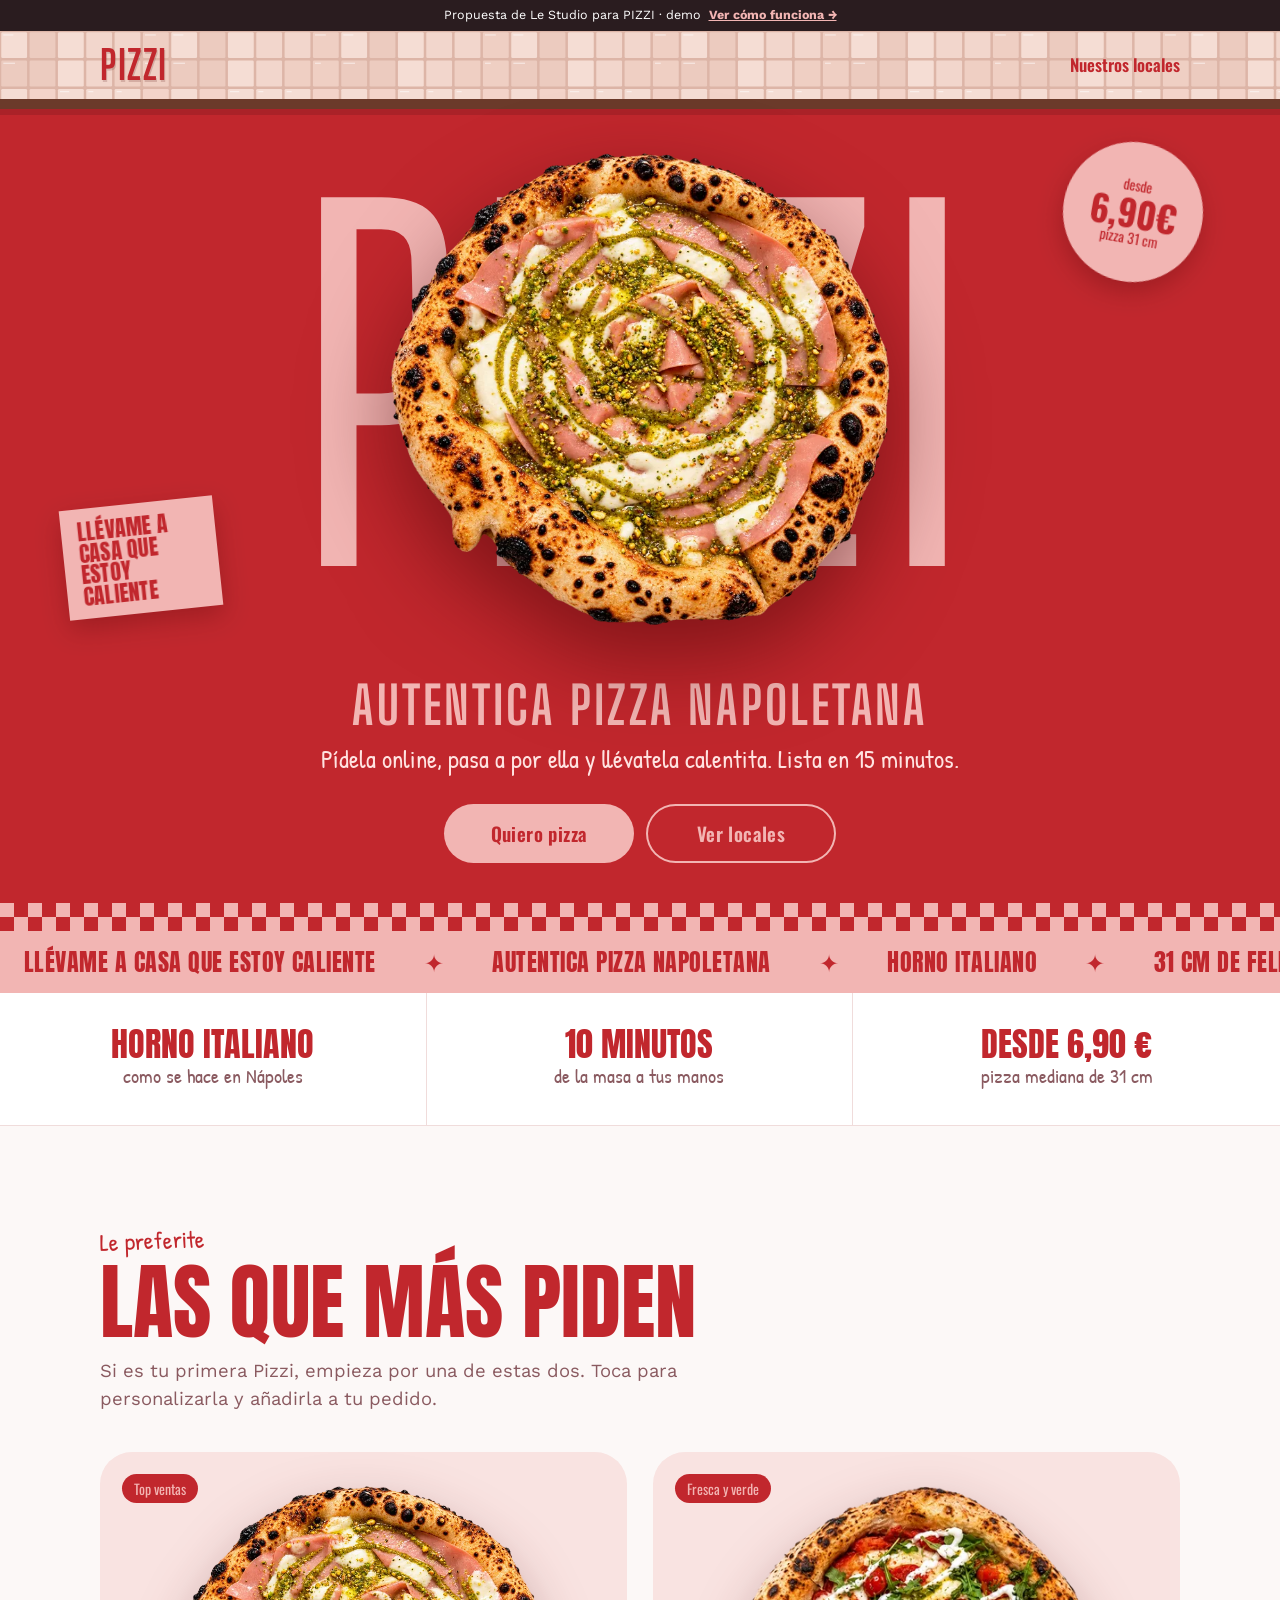
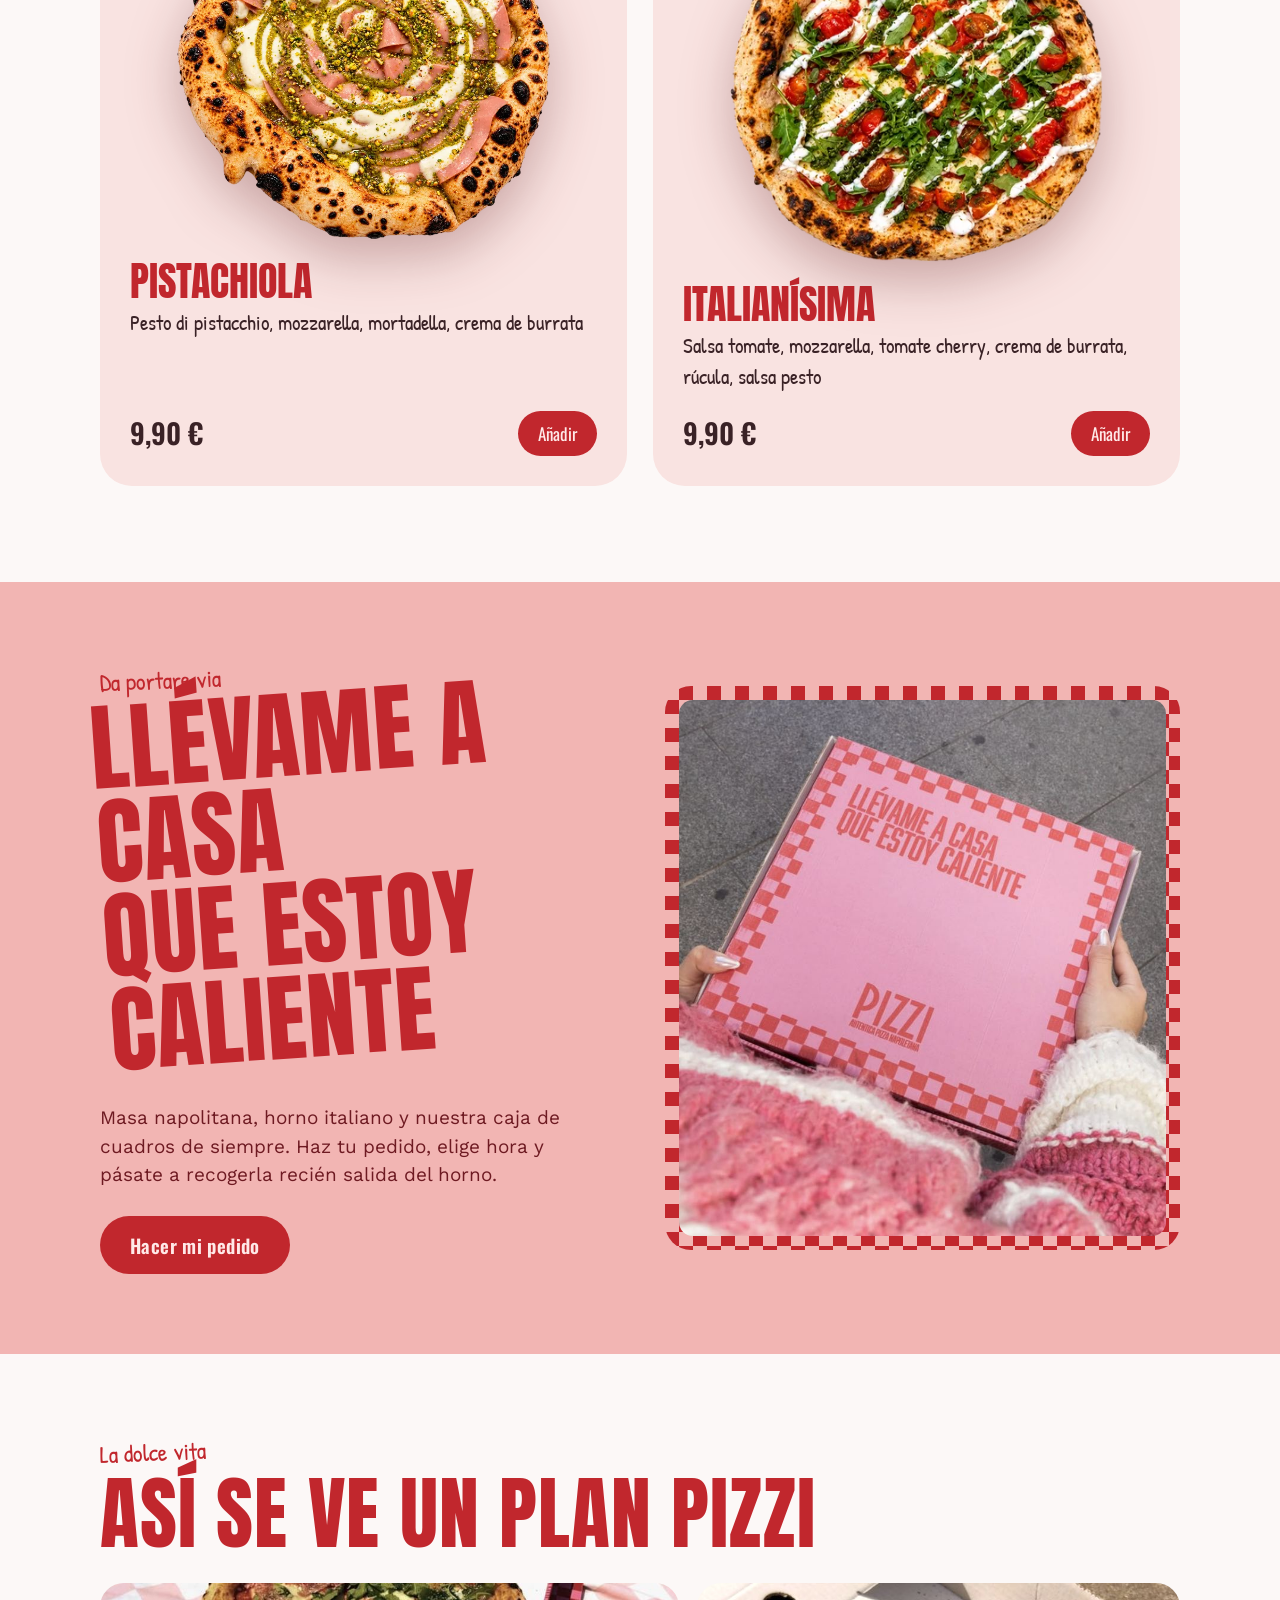
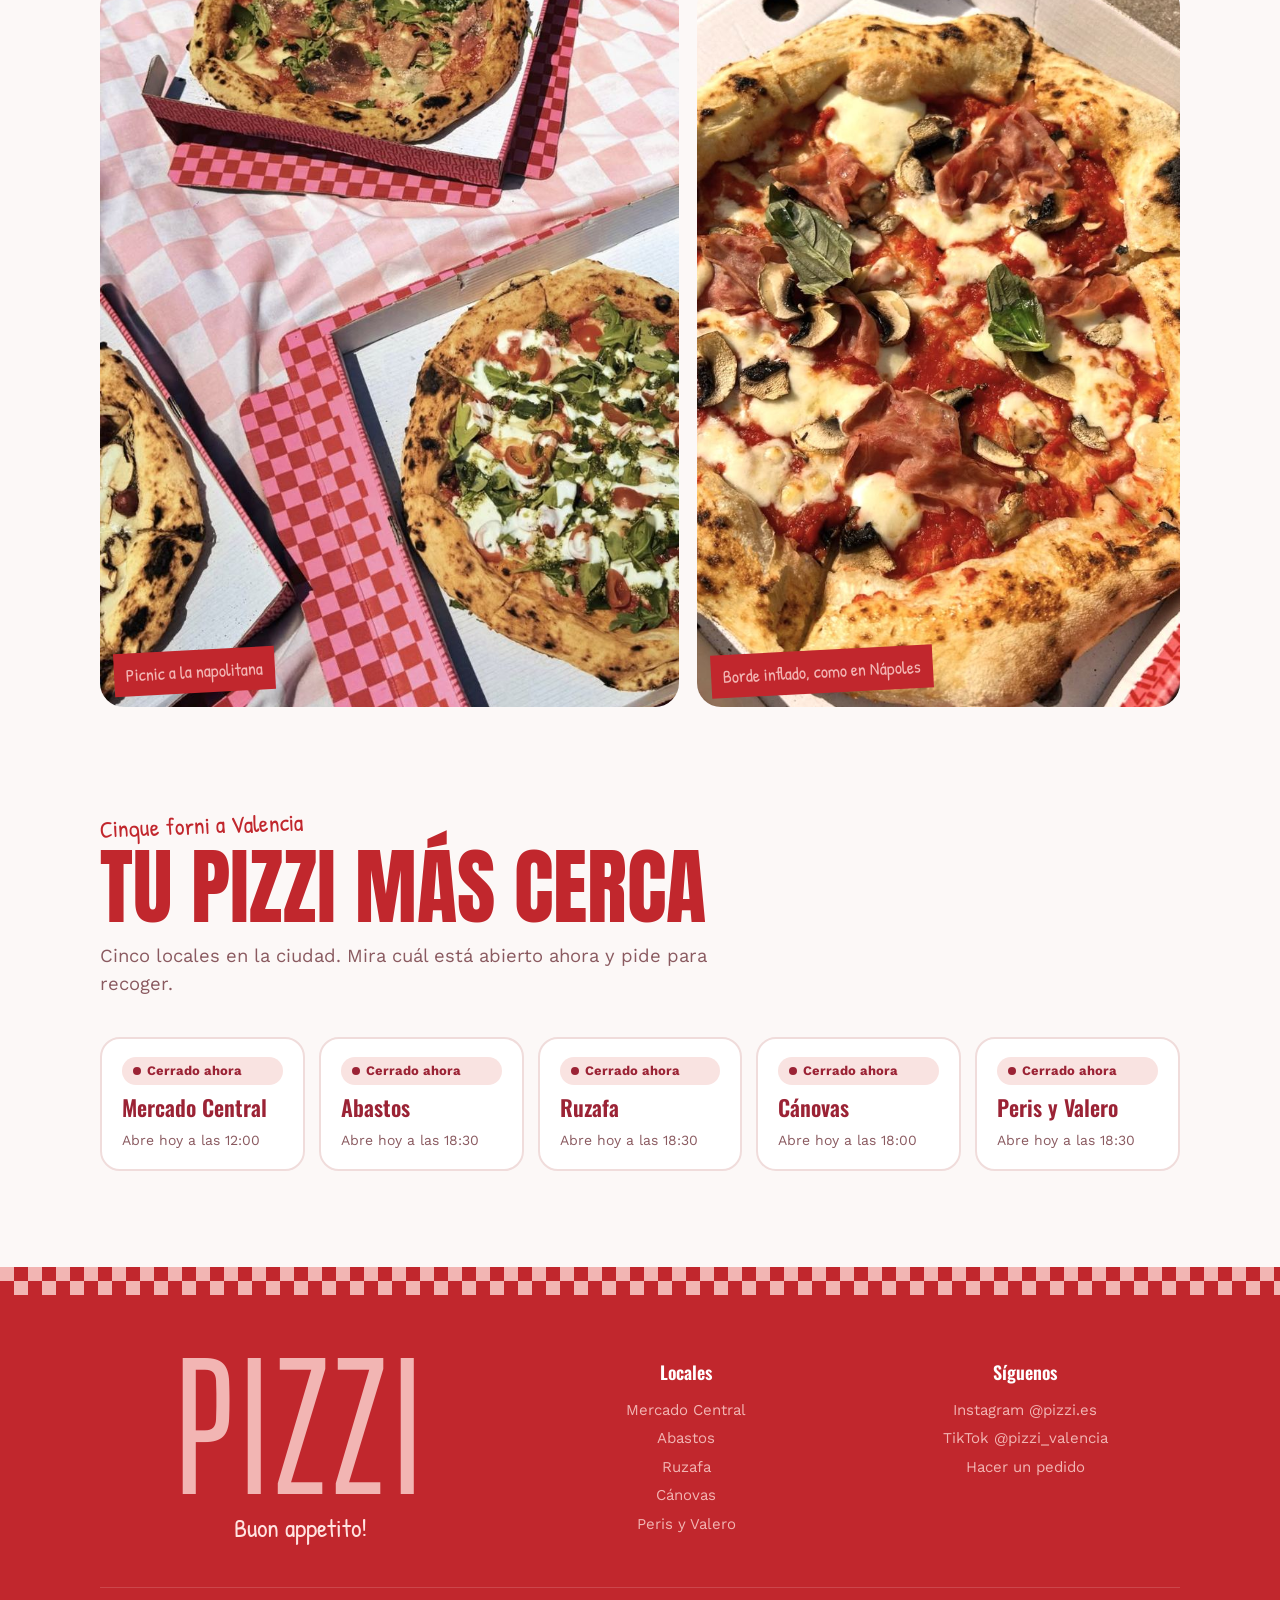
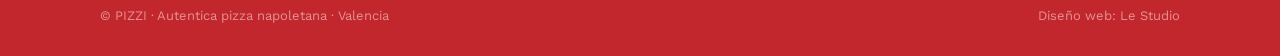
==== commit cd579b39: "pizzi web v2" ====
--- a/index (1).html
+++ b/index (1).html
@@ -159,8 +159,8 @@
 
 /* Líneas del pedido */
 .linea{display:flex; gap:12px; align-items:center; padding:14px 0; border-bottom:1px solid var(--linea)}
-.linea .mini{width:56px; height:56px; border-radius:50%; background:var(--plato); display:grid; place-items:center; flex:none}
-.linea .mini img{width:88%} .linea .mini img.beb{width:auto; height:80%}
+.linea .mini{width:56px; height:56px; border-radius:50%; background:var(--plato); display:grid; place-items:center; flex:none; overflow:hidden}
+.linea .mini img{width:88%; max-height:52px; object-fit:contain} .linea .mini img.beb{width:auto; height:44px}
 .linea .t{flex:1; min-width:0}
 .linea .t b{font-family:"Oswald",sans-serif; font-weight:600; font-size:18px}
 .linea .t small{display:block; color:var(--suave); font-size:13.5px}
@@ -229,7 +229,7 @@
 .caja-mini b{font-family:"Big Shoulders Display",sans-serif; font-weight:700; font-size:clamp(26px,4vw,40px); line-height:.85}
 .caja-mini small{font-family:"Anton",sans-serif; font-size:clamp(7px,.9vw,9px); letter-spacing:.02em}
 .pz:hover .caja-mini{transform:rotate(4deg)}
-.linea .mini .caja-mini{width:78%; box-shadow:none; padding:10%} .linea .mini .caja-mini b{font-size:12px} .linea .mini .caja-mini small{display:none}
+.linea .mini .sinfoto{width:40%!important} .linea .mini .caja-mini{width:78%; box-shadow:none; padding:10%} .linea .mini .caja-mini b{font-size:12px} .linea .mini .caja-mini small{display:none}
 .prod-foto .caja-mini{width:200px}
 
 .fachada{background:var(--az-rosa) 0 0/170px auto; border-bottom:10px solid #6B3A2A; box-shadow:0 6px 0 rgba(0,0,0,.12)}
@@ -258,16 +258,159 @@
 .semana summary{cursor:pointer; color:var(--tit); font-weight:600}
 .semana ul{list-style:none; padding:0; margin:8px 0 0}
 .semana li{display:flex; justify-content:space-between; gap:12px; padding:3px 0; border-bottom:1px dashed var(--linea)}
-.semana li span:last-child{text-align:right; white-space:nowrap; font-size:13.5px}
 .semana li.hoy{font-weight:700; color:var(--tit)}
 .dato > div{flex:1}
+
+/* ---------- Elevación general ---------- */
+body{-webkit-font-smoothing:antialiased}
+.eyebrow{font-family:"Patrick Hand",cursive; font-size:24px; color:var(--rojo); margin:0 0 4px; transform:rotate(-2deg); display:inline-block}
+@media (prefers-color-scheme: dark){ :root:not([data-theme="light"]) .eyebrow{color:var(--rosa)} }
+.sec{padding:96px 0}
+.sec-tit{font-family:"Anton",sans-serif; font-weight:400; text-transform:uppercase; font-size:clamp(44px,6.5vw,84px); line-height:.95; color:var(--tit); margin:0}
+.sec-intro{color:var(--suave); font-size:18.5px; max-width:54ch; margin:16px 0 40px}
+/* valores */
+.valores{display:grid; grid-template-columns:repeat(3,1fr); background:var(--card); border-bottom:1px solid var(--linea)}
+.valores div{padding:34px 26px; text-align:center; border-right:1px solid var(--linea)}
+.valores div:last-child{border-right:0}
+.valores b{display:block; font-family:"Anton",sans-serif; font-weight:400; font-size:34px; color:var(--tit); line-height:1}
+.valores span{font-family:"Patrick Hand",cursive; font-size:20px; color:var(--suave)}
+@media (max-width:640px){ .valores{grid-template-columns:1fr} .valores div{border-right:0; border-bottom:1px solid var(--linea); padding:22px} }
+/* preferidas */
+.pref{display:grid; grid-template-columns:1fr 1fr; gap:26px}
+@media (max-width:760px){ .pref{grid-template-columns:1fr} }
+.pref button{all:unset; cursor:pointer; background:var(--plato); border-radius:32px; padding:34px 30px 30px; position:relative; overflow:hidden; display:flex; flex-direction:column}
+.pref button:focus-visible{outline:3px solid var(--rojo)}
+.pref img{width:80%; margin:0 auto 22px; filter:drop-shadow(0 20px 26px rgba(90,20,20,.3)); transition:transform .7s cubic-bezier(.2,.8,.2,1)}
+.pref button:hover img{transform:rotate(24deg) scale(1.03)}
+.pref h3{font-family:"Anton",sans-serif; font-weight:400; font-size:40px; color:var(--rojo); margin:0; line-height:1}
+@media (prefers-color-scheme: dark){ :root:not([data-theme="light"]) .pref h3{color:var(--rosa)} }
+.pref p{font-family:"Patrick Hand",cursive; font-size:21px; margin:6px 0 18px}
+.pref .fila{display:flex; justify-content:space-between; align-items:center; margin-top:auto}
+.pref .precio{font-family:"Oswald",sans-serif; font-size:28px; font-weight:600}
+.pref .tag{position:absolute; top:22px; left:22px; background:var(--rojo); color:var(--rosa); font-family:"Oswald",sans-serif; font-size:14px; padding:4px 12px; border-radius:999px}
+.pref .fake-btn{background:var(--rojo); color:#FFE9E8; font-family:"Oswald",sans-serif; font-size:17px; padding:10px 20px; border-radius:999px}
+/* locales teaser */
+.lt{display:grid; grid-template-columns:repeat(auto-fit,minmax(200px,1fr)); gap:14px}
+.lt a{display:flex; flex-direction:column; gap:6px; text-decoration:none; background:var(--card); border:2px solid var(--linea); border-radius:20px; padding:18px 20px; transition:border-color .2s, transform .2s}
+.lt a:hover{border-color:var(--rojo); transform:translateY(-2px)}
+.lt b{font-family:"Oswald",sans-serif; font-weight:600; font-size:22px; color:var(--vino)}
+.lt small{color:var(--suave); font-size:14px}
+/* footer */
+.pie-final{background:var(--rojo); color:var(--rosa); padding:64px 0 30px; overflow:hidden}
+.pie-final .grid-pie{display:grid; grid-template-columns:1.3fr 1fr 1fr; gap:30px}
+@media (max-width:760px){ .pie-final .grid-pie{grid-template-columns:1fr} }
+.pie-final .big{font-size:clamp(90px,14vw,170px); font-weight:500; margin:0; letter-spacing:.03em}
+.pie-final h4{font-family:"Oswald",sans-serif; font-weight:600; font-size:18px; margin:0 0 10px; color:#fff}
+.pie-final ul{list-style:none; padding:0; margin:0; font-size:15px; line-height:1.9}
+.pie-final a{text-decoration:none} .pie-final a:hover{text-decoration:underline}
+.pie-final .buon{font-family:"Patrick Hand",cursive; font-size:26px; color:#FFE3E1; margin:10px 0 0}
+.pie-final .legal{border-top:1px solid rgba(242,181,179,.3); margin-top:40px; padding-top:18px; font-size:13px; opacity:.75; display:flex; justify-content:space-between; gap:10px; flex-wrap:wrap}
+.demo-bar a{color:#F2B5B3; font-weight:700; margin-left:8px}
+
+/* ---------- Confirmación / ticket ---------- */
+.ok-top{text-align:center; padding:56px 0 110px; position:relative}
+.ok-top::before{content:""; position:absolute; inset:0; background:rgba(40,8,10,.45)}
+.ok-top .wrap{position:relative}
+.ok-neon{font-size:clamp(60px,11vw,120px); margin:0}
+.ok-sub{color:#FFE9EC; font-size:19px; margin:14px 0 0}
+.ticket{position:relative; z-index:2; max-width:520px; margin:-80px auto 28px; background:#FFFDFB; color:#3A2226; border-radius:14px 14px 0 0; box-shadow:0 24px 50px rgba(40,8,10,.25); padding:0 0 26px}
+.ticket::after{content:""; position:absolute; left:0; right:0; bottom:-14px; height:14px; background:linear-gradient(135deg,#FFFDFB 50%,transparent 50%) 0 0/14px 14px, linear-gradient(225deg,#FFFDFB 50%,transparent 50%) 0 0/14px 14px; background-repeat:repeat-x}
+.ticket .check{height:14px; border-radius:14px 14px 0 0}
+.ticket .cab-t{text-align:center; padding:22px 26px 14px; border-bottom:2px dashed #EAD3D1}
+.ticket .cab-t .logo-t{font-family:"Big Shoulders Display",sans-serif; font-weight:700; font-size:46px; color:#C1272D; line-height:.9}
+.ticket .cab-t small{display:block; font-family:"Anton",sans-serif; font-size:10px; letter-spacing:.06em; color:#C1272D}
+.ticket .cab-t p{margin:10px 0 0; font-size:15px; color:#8A5A60}
+.ticket .datos-t{display:grid; grid-template-columns:1fr 1fr; gap:14px; padding:18px 26px; border-bottom:2px dashed #EAD3D1}
+.ticket .datos-t small{display:block; font-size:12.5px; color:#8A5A60}
+.ticket .datos-t b{font-family:"Oswald",sans-serif; font-weight:600; font-size:22px; color:#9B2335}
+.ticket .items-t{padding:14px 26px; border-bottom:2px dashed #EAD3D1}
+.ticket .it{display:flex; justify-content:space-between; gap:12px; padding:6px 0; font-size:15.5px}
+.ticket .it small{display:block; color:#8A5A60; font-size:13px}
+.ticket .tot-t{display:flex; justify-content:space-between; align-items:baseline; padding:16px 26px 0; font-family:"Oswald",sans-serif; font-size:26px; font-weight:600}
+.sello-pago{display:block; width:max-content; margin:16px auto 0; border:3px solid #C1272D; color:#C1272D; font-family:"Anton",sans-serif; font-size:18px; padding:6px 14px; border-radius:8px; transform:rotate(-4deg); letter-spacing:.02em}
+.acciones-ok{display:flex; gap:12px; justify-content:center; flex-wrap:wrap; padding:18px 0 12px}
+.reenvio{text-align:center; font-size:14.5px; color:var(--suave); padding-bottom:60px}
+.reenvio a{color:var(--tit); font-weight:700}
+.nota-envio{font-size:13.5px; color:var(--suave); text-align:center; margin:10px 0 0}
+
+/* ---------- Página "Cómo funciona" (propuesta) ---------- */
+.pp-hero{background:var(--rojo); color:var(--rosa); padding:70px 0 80px; position:relative; overflow:hidden}
+.pp-hero h2{font-family:"Anton",sans-serif; font-weight:400; text-transform:uppercase; font-size:clamp(48px,8vw,104px); line-height:.92; margin:0; color:#FFE9E8}
+.pp-hero p{font-size:20px; color:#FFE3E1; max-width:50ch; margin:22px 0 0}
+.pp-hero .eyebrow{color:var(--rosa)}
+.pp-kpis{display:grid; grid-template-columns:repeat(auto-fit,minmax(180px,1fr)); gap:14px; margin-top:40px}
+.pp-kpis div{background:rgba(255,255,255,.1); border-radius:18px; padding:18px}
+.pp-kpis b{display:block; font-family:"Anton",sans-serif; font-weight:400; font-size:38px; color:#fff; line-height:1}
+.pp-kpis span{font-size:14.5px}
+.pasos4{display:grid; grid-template-columns:repeat(4,1fr); gap:18px; counter-reset:p}
+@media (max-width:900px){ .pasos4{grid-template-columns:1fr 1fr} }
+@media (max-width:520px){ .pasos4{grid-template-columns:1fr} }
+.paso{background:var(--card); border:2px solid var(--linea); border-radius:24px; padding:24px; position:relative}
+.paso .n{width:44px; height:44px; border-radius:50%; background:var(--rojo); color:#fff; display:grid; place-items:center; font-family:"Anton",sans-serif; font-size:22px; margin-bottom:14px}
+.paso h3{font-family:"Oswald",sans-serif; font-weight:600; font-size:22px; margin:0 0 6px; color:var(--vino)}
+.paso p{margin:0; font-size:15.5px; color:var(--suave)}
+.flujo-wa{display:grid; grid-template-columns:1fr auto 1fr; gap:24px; align-items:center}
+@media (max-width:860px){ .flujo-wa{grid-template-columns:1fr} .flujo-wa .flecha{transform:rotate(90deg); justify-self:center} }
+.flecha{font-size:40px; color:var(--rojo)}
+.telefono{background:#1A1A1A; border-radius:38px; padding:12px; max-width:360px; margin:0 auto; box-shadow:0 30px 60px rgba(40,8,10,.25); width:100%}
+.telefono .pant{background:#E9DFD6; border-radius:28px; overflow:hidden; min-height:420px}
+.telefono .barra-wa{display:flex; align-items:center; gap:10px; background:#075E54; color:#fff; padding:14px 16px; font-weight:700; font-size:15px}
+.telefono .barra-wa i{width:32px; height:32px; border-radius:50%; background:#C1272D; color:#F2B5B3; display:grid; place-items:center; font-style:normal; font-family:"Big Shoulders Display",sans-serif; font-weight:700}
+.telefono .barra-wa small{display:block; font-weight:400; opacity:.8; font-size:12px}
+.telefono .msgs{padding:16px}
+.burb{background:#fff; color:#222; border-radius:12px 12px 12px 3px; padding:11px 13px; font-size:13.5px; white-space:pre-wrap; box-shadow:0 1px 1px rgba(0,0,0,.1); max-width:92%; line-height:1.45}
+.burb.mia{background:#DCF8C6; margin-left:auto; border-radius:12px 12px 3px 12px}
+.leyenda{text-align:center; font-family:"Oswald",sans-serif; font-size:18px; margin:16px 0 0}
+.ventajas{display:grid; grid-template-columns:repeat(auto-fit,minmax(260px,1fr)); gap:18px}
+.ventaja{background:var(--card); border:2px solid var(--linea); border-radius:24px; padding:26px}
+.ventaja .ico{font-size:30px; line-height:1; margin-bottom:12px}
+.ventaja h3{font-family:"Oswald",sans-serif; font-weight:600; font-size:22px; margin:0 0 8px; color:var(--vino)}
+.ventaja p{margin:0; color:var(--suave); font-size:15.5px}
+.comparativa{display:grid; grid-template-columns:1fr 1fr; gap:18px; margin-top:30px}
+@media (max-width:700px){ .comparativa{grid-template-columns:1fr} }
+.comparativa div{border-radius:24px; padding:26px}
+.comparativa .app{background:var(--card); border:2px solid var(--linea)}
+.comparativa .web{background:var(--rojo); color:#FFE9E8}
+.comparativa h4{font-family:"Oswald",sans-serif; font-size:22px; margin:0 0 12px}
+.comparativa ul{margin:0; padding-left:18px; line-height:1.8}
+.calc{background:var(--plato); border-radius:30px; padding:34px; display:grid; grid-template-columns:1fr 1fr; gap:34px; align-items:center}
+@media (max-width:820px){ .calc{grid-template-columns:1fr} }
+.calc label{display:block; font-weight:700; font-size:15px; margin:14px 0 6px}
+.calc input[type=range]{width:100%; accent-color:var(--rojo)}
+.calc .val{float:right; font-family:"Oswald",sans-serif; color:var(--tit)}
+.calc .res{text-align:center}
+.calc .res b{display:block; font-family:"Anton",sans-serif; font-weight:400; font-size:clamp(56px,8vw,88px); color:var(--rojo); line-height:1}
+@media (prefers-color-scheme: dark){ :root:not([data-theme="light"]) .calc .res b{color:var(--rosa)} }
+.calc .res p{margin:8px 0 0; color:var(--suave)}
+.fases{display:grid; grid-template-columns:repeat(3,1fr); gap:18px}
+@media (max-width:900px){ .fases{grid-template-columns:1fr} }
+.fase{border-radius:26px; padding:28px; background:var(--card); border:2px solid var(--linea); position:relative}
+.fase.actual{border-color:var(--rojo)}
+.fase .et{display:inline-block; font-family:"Oswald",sans-serif; font-size:14px; padding:4px 12px; border-radius:999px; background:var(--plato); color:var(--tit); margin-bottom:12px}
+.fase.actual .et{background:var(--rojo); color:#FFE9E8}
+.fase h3{font-family:"Anton",sans-serif; font-weight:400; text-transform:uppercase; font-size:30px; margin:0 0 10px; color:var(--tit); line-height:1}
+.fase ul{margin:0; padding-left:18px; color:var(--suave); line-height:1.7; font-size:15.5px}
+.panel-demo{margin-top:34px; background:#241719; border-radius:28px; padding:22px; color:#F8E9E8; overflow-x:auto}
+.panel-demo .pd-top{display:flex; justify-content:space-between; align-items:center; margin-bottom:16px; gap:12px; flex-wrap:wrap}
+.panel-demo .pd-top b{font-family:"Big Shoulders Display",sans-serif; font-size:30px; color:#F2B5B3}
+.panel-demo .pd-top span{font-size:13px; background:#3A2427; padding:5px 12px; border-radius:999px}
+.kanban{display:grid; grid-template-columns:repeat(4,minmax(190px,1fr)); gap:12px; min-width:800px}
+.col h5{font-family:"Oswald",sans-serif; font-size:15px; margin:0 0 10px; display:flex; justify-content:space-between; color:#F2B5B3}
+.tk{background:#342326; border-radius:14px; padding:12px; margin-bottom:10px; font-size:13px; border-left:4px solid #F2B5B3}
+.tk b{font-family:"Oswald",sans-serif; font-size:16px; display:flex; justify-content:space-between}
+.tk .acc{display:flex; gap:6px; margin-top:8px}
+.tk .acc span{font-size:11.5px; padding:3px 8px; border-radius:999px; background:#C1272D; color:#fff}
+.tk .acc span.g{background:#4A3336}
+.cta-final{background:var(--rojo); color:#FFE9E8; text-align:center; padding:90px 0}
+.cta-final h2{font-family:"Anton",sans-serif; font-weight:400; text-transform:uppercase; font-size:clamp(46px,7vw,90px); margin:0; line-height:.95}
+.cta-final p{font-size:19px; max-width:48ch; margin:18px auto 28px; color:#FFE3E1}
 footer{background:var(--rojo); color:var(--rosa); text-align:center; padding:50px 0 34px; overflow:hidden}
 footer .big{font-size:clamp(110px,26vw,300px); margin:0; font-weight:500; letter-spacing:.03em}
 footer p{margin:4px 0; font-size:15px}
 </style>
 </head>
 <body>
-<div class="demo-bar" id="demoBar">Propuesta de diseño para PIZZI · preparada por Le Studio · demo, no es la web oficial</div>
+<div class="demo-bar" id="demoBar">Propuesta de Le Studio para PIZZI · demo<a href="#como-funciona">Ver cómo funciona →</a></div>
 
 <!-- HOME -->
 <main id="v-inicio" class="vista">
@@ -290,9 +433,23 @@
   </section>
   <div class="check tira" aria-hidden="true"></div>
   <div class="cinta" aria-hidden="true"><div id="cinta"></div></div>
+  <div class="valores">
+    <div><b>HORNO ITALIANO</b><span>como se hace en Nápoles</span></div>
+    <div><b>10 MINUTOS</b><span>de la masa a tus manos</span></div>
+    <div><b>DESDE 6,90 €</b><span>pizza mediana de 31 cm</span></div>
+  </div>
+  <section class="sec">
+    <div class="wrap">
+      <span class="eyebrow">Le preferite</span>
+      <h2 class="sec-tit">Las que más piden</h2>
+      <p class="sec-intro">Si es tu primera Pizzi, empieza por una de estas dos. Toca para personalizarla y añadirla a tu pedido.</p>
+      <div class="pref" id="pref"></div>
+    </div>
+  </section>
   <section class="bloque">
     <div class="wrap">
       <div>
+        <span class="eyebrow" style="color:var(--rojo)">Da portare via</span>
         <h2 class="anton">Llévame a casa<br>que estoy caliente</h2>
         <p>Masa napolitana, horno italiano y nuestra caja de cuadros de siempre. Haz tu pedido, elige hora y pásate a recogerla recién salida del horno.</p>
         <a class="btn btn-rojo" href="#menu">Hacer mi pedido</a>
@@ -302,6 +459,7 @@
   </section>
   <section class="galeria">
     <div class="wrap">
+      <span class="eyebrow">La dolce vita</span>
       <h2 class="anton">Así se ve un plan Pizzi</h2>
       <div class="fotos">
         <figure><img id="fotoMesa" alt="Pizzas de Pizzi en sus cajas de cuadros sobre un mantel rosa" loading="lazy"><figcaption class="mano">Picnic a la napolitana</figcaption></figure>
@@ -309,16 +467,25 @@
       </div>
     </div>
   </section>
-  <section class="pared zocalo">
-    <div class="wrap">
-      <div class="neon" aria-hidden="true">PIZZI</div>
-      <div class="neon neon-sub">AUTENTICA PIZZA NAPOLETANA</div>
-      <p>Te esperamos en el mostrador. Pide ahora y pasa a por ella cuando esté lista.</p>
-      <a class="btn btn-rosa" href="#locales">Buscar mi local</a>
-    </div>
-  </section>
-  <div class="mostrador" aria-hidden="true"></div>
-  <footer><p class="big" aria-hidden="true">PIZZI</p><p>Instagram @pizzi.es · TikTok @pizzi_valencia</p><p style="opacity:.7;margin-top:10px">Demo diseñada por Marcelo · Le Studio</p></footer>
+  <section class="sec" style="padding-top:20px">
+    <div class="wrap">
+      <span class="eyebrow">Cinque forni a Valencia</span>
+      <h2 class="sec-tit">Tu Pizzi más cerca</h2>
+      <p class="sec-intro">Cinco locales en la ciudad. Mira cuál está abierto ahora y pide para recoger.</p>
+      <div class="lt" id="lt"></div>
+    </div>
+  </section>
+  <div class="check tira" aria-hidden="true"></div>
+  <footer class="pie-final">
+    <div class="wrap">
+      <div class="grid-pie">
+        <div><p class="big" aria-hidden="true">PIZZI</p><p class="buon">Buon appetito!</p></div>
+        <div><h4>Locales</h4><ul id="pieLocales"></ul></div>
+        <div><h4>Síguenos</h4><ul><li><a href="https://www.instagram.com/pizzi.es/" target="_blank" rel="noopener">Instagram @pizzi.es</a></li><li><a href="https://www.tiktok.com/@pizzi_valencia" target="_blank" rel="noopener">TikTok @pizzi_valencia</a></li><li><a href="#menu">Hacer un pedido</a></li></ul></div>
+      </div>
+      <div class="legal"><span>© PIZZI · Autentica pizza napoletana · Valencia</span><span>Diseño web: Le Studio</span></div>
+    </div>
+  </footer>
 </main>
 
 <!-- Barra común de vistas internas -->
@@ -380,6 +547,7 @@
         <div id="resumenCheckout"></div>
         <div class="totales"><span>A pagar en el local</span><span id="totCheckout"></span></div>
         <button class="btn btn-rojo full" id="confirmar">Confirmar pedido</button>
+        <p class="nota-envio">Al confirmar se abrirá WhatsApp con tu pedido para enviarlo al local.</p>
       </div>
     </div>
   </div>
@@ -387,17 +555,158 @@
 
 <!-- CONFIRMACION -->
 <main id="v-hecho" class="vista" hidden>
-  <section class="ok-hero"><div class="wrap"><h2 class="neon">¡MARCHANDO!</h2><p id="okSub"></p></div></section>
+  <section class="ok-top zocalo"><div class="wrap"><p class="neon ok-neon">¡MARCHANDO!</p><p class="ok-sub" id="okSub"></p></div></section>
   <div class="wrap">
-    <div class="ok-datos" id="okDatos"></div>
-    <div class="aviso" id="aviso"><p><b>Último paso:</b> envía el mensaje de WhatsApp que se ha abierto para que tu pedido llegue a Pizzi. Si no se abrió, pulsa el botón.</p><a class="btn btn-rojo" id="reenviar" target="_blank" rel="noopener">Enviar pedido por WhatsApp</a></div>
-    <div class="chats">
-      <div class="chat"><h4>Tu resumen</h4><div class="movil"><div class="quien"><i>P</i>PIZZI</div><div class="burbuja" id="msgCliente"></div></div></div>
-      <div class="chat"><h4>El pedido que envías a Pizzi</h4><div class="movil"><div class="quien"><i>P</i>Pedidos web · <span id="okLocalChat"></span></div><div class="burbuja mia" id="msgLocal"></div></div></div>
-    </div>
-    <div class="acciones-ok"><a class="btn btn-borde" id="ics">Añadir recordatorio al calendario</a><a href="#inicio" class="btn btn-borde" id="nuevo">Volver al inicio</a></div>
-    <p class="nota-demo" id="notaDemo"></p>
+    <article class="ticket" id="ticket" aria-label="Resumen del pedido"></article>
+    <div class="acciones-ok"><a class="btn btn-rojo" id="okMaps" target="_blank" rel="noopener">Cómo llegar</a><a class="btn btn-borde" id="ics">Añadir al calendario</a><a href="#inicio" class="btn btn-borde" id="nuevo">Volver al inicio</a></div>
+    <p class="reenvio">¿No se abrió WhatsApp? <a id="reenviar" target="_blank" rel="noopener">Enviar el pedido otra vez</a></p>
   </div>
+</main>
+
+<!-- CÓMO FUNCIONA (propuesta para Pizzi) -->
+<main id="v-como-funciona" class="vista" hidden>
+  <section class="pp-hero">
+    <div class="wrap">
+      <span class="eyebrow">Propuesta para Pizzi · Le Studio</span>
+      <h2>Vuestra propia web de pedidos.<br>Sin comisiones.</h2>
+      <p>Una web con la identidad de Pizzi para que los clientes pidan online y recojan en cualquiera de los cinco locales. Pagan en el mostrador, al precio del mostrador.</p>
+      <div class="pp-kpis">
+        <div><b>0 %</b><span>de comisión por pedido</span></div>
+        <div><b>−2 €</b><span>por pizza para el cliente frente a apps de reparto</span></div>
+        <div><b>5</b><span>locales con horario y estado en tiempo real</span></div>
+        <div><b>24/7</b><span>pedidos programados, incluso con el local cerrado</span></div>
+      </div>
+    </div>
+  </section>
+
+  <section class="sec">
+    <div class="wrap">
+      <span class="eyebrow">Come funziona</span>
+      <h2 class="sec-tit">Así pide un cliente</h2>
+      <p class="sec-intro">Cuatro pasos, sin descargar ninguna app ni crear cuenta. Funciona desde el móvil, el enlace de Instagram, Google Maps o un código QR en el local y en las cajas.</p>
+      <div class="pasos4">
+        <div class="paso"><div class="n">1</div><h3>Elige local</h3><p>Ve qué local está abierto, su horario de hoy y cómo llegar. Si está cerrado, puede programar el pedido.</p></div>
+        <div class="paso"><div class="n">2</div><h3>Arma su pedido</h3><p>Pizzas, bebidas, extras como mozzarella vegana y notas para cocina.</p></div>
+        <div class="paso"><div class="n">3</div><h3>Elige hora</h3><p>Lo antes posible o una franja de 15 minutos dentro del horario del local.</p></div>
+        <div class="paso"><div class="n">4</div><h3>Confirma</h3><p>La comanda llega al local por WhatsApp y el cliente paga al recoger.</p></div>
+      </div>
+    </div>
+  </section>
+
+  <section class="sec" style="background:var(--card); border-top:1px solid var(--linea); border-bottom:1px solid var(--linea)">
+    <div class="wrap">
+      <span class="eyebrow">Dalla web al forno</span>
+      <h2 class="sec-tit">Así llega cada pedido</h2>
+      <p class="sec-intro">El local recibe la comanda ordenada y lista para el horno. El cliente se queda con su resumen, la hora de recogida y el importe a pagar.</p>
+      <div class="flujo-wa">
+        <div>
+          <div class="telefono"><div class="pant"><div class="barra-wa"><i>P</i><div>Pizzi Ruzafa<small>Pedidos web</small></div></div>
+            <div class="msgs"><div class="burb mia">🔔 NUEVO PEDIDO PZ-2847
+
+Cliente: Lucía
+WhatsApp: 612 345 678
+Recogida: hoy 21:15
+
+• 2× PISTACHIOLA  19,80 €
+• 1× MARGHERITA (Mozzarella vegana)  8,90 €
+   Nota: bien hecha
+• 2× COCA-COLA  5,00 €
+
+TOTAL: 33,70 €
+Pago: en el local</div></div></div></div>
+          <p class="leyenda">Lo que recibe el local</p>
+        </div>
+        <div class="flecha" aria-hidden="true">→</div>
+        <div>
+          <div class="telefono"><div class="pant"><div class="barra-wa"><i>P</i><div>PIZZI<small>en línea</small></div></div>
+            <div class="msgs"><div class="burb">¡Hola Lucía! 🍕 Tu pedido PZ-2847 está marchando.
+
+📍 Recogida: Pizzi Ruzafa
+C. de Ruzafa, 58
+🕒 Hoy a las 21:15
+
+💶 Pagas 33,70 € al recoger.
+Te esperamos calentita 🔥</div></div></div></div>
+          <p class="leyenda">Lo que recibe el cliente</p>
+        </div>
+      </div>
+      <p class="sec-intro" style="margin:34px auto 0; text-align:center; max-width:70ch">Hoy el cliente pulsa «enviar» en WhatsApp con el pedido ya escrito. Con la API de WhatsApp Business ambos mensajes se envían solos, sin que nadie toque nada.</p>
+    </div>
+  </section>
+
+  <section class="sec">
+    <div class="wrap">
+      <span class="eyebrow">Perché conviene</span>
+      <h2 class="sec-tit">Por qué os conviene</h2>
+      <p class="sec-intro">Cada pedido que pasa por vuestra web en lugar de por una app es margen que se queda en Pizzi y un cliente que ya es vuestro.</p>
+      <div class="ventajas">
+        <div class="ventaja"><div class="ico">💶</div><h3>Sin comisiones</h3><p>Las apps de reparto se quedan con una parte de cada pedido. Aquí el pedido es 100 % vuestro.</p></div>
+        <div class="ventaja"><div class="ico">🏷️</div><h3>Precio de mostrador</h3><p>En Glovo la misma pizza cuesta 2 € más. En la web el cliente paga lo mismo que en el local, y eso es un motivo para pedir directo.</p></div>
+        <div class="ventaja"><div class="ico">📇</div><h3>Clientes propios</h3><p>Cada pedido deja nombre y WhatsApp. Base para promociones, novedades y fidelización sin depender de nadie.</p></div>
+        <div class="ventaja"><div class="ico">🕒</div><h3>Horarios siempre correctos</h3><p>Estado abierto o cerrado en tiempo real y horario por día. Se acabaron las reseñas de «el horario está mal».</p></div>
+        <div class="ventaja"><div class="ico">📅</div><h3>Pedidos programados</h3><p>El cliente deja su pedido aunque el local esté cerrado. Llegáis a la apertura con pedidos ya en cola y el horno organizado por franjas.</p></div>
+        <div class="ventaja"><div class="ico">🧾</div><h3>Menos errores</h3><p>Comanda escrita y ordenada, con extras y notas. Menos llamadas, menos malentendidos en hora punta.</p></div>
+        <div class="ventaja"><div class="ico">🍕</div><h3>100 % marca Pizzi</h3><p>Vuestros colores, vuestras cajas de cuadros, vuestra cerámica y vuestro tono. No sois uno más en un listado.</p></div>
+        <div class="ventaja"><div class="ico">📱</div><h3>Sin app ni cuenta</h3><p>Funciona en cualquier móvil. Se comparte desde Instagram, Google Maps o un QR en las cajas y en el mostrador.</p></div>
+      </div>
+      <div class="comparativa">
+        <div class="app"><h4>Pidiendo por app de reparto</h4><ul><li>Pizza Margherita: 8,90 €</li><li>El local paga comisión por pedido</li><li>El cliente es de la plataforma</li><li>Pizzi compite en un listado con otras pizzerías</li></ul></div>
+        <div class="web"><h4>Pidiendo en la web de Pizzi</h4><ul><li>Pizza Margherita: 6,90 €</li><li>Sin comisión: el margen es vuestro</li><li>El cliente y su contacto son vuestros</li><li>Una experiencia solo de Pizzi</li></ul></div>
+      </div>
+    </div>
+  </section>
+
+  <section class="sec" style="padding-top:0">
+    <div class="wrap">
+      <span class="eyebrow">Facciamo due conti</span>
+      <h2 class="sec-tit">Cuánto podéis ahorrar</h2>
+      <p class="sec-intro">Mueve los valores para estimar el ahorro en comisiones si parte de los pedidos de apps pasa a la web.</p>
+      <div class="calc">
+        <div>
+          <label for="kPed">Pedidos al mes por apps <span class="val" id="vPed"></span></label><input type="range" id="kPed" min="100" max="3000" step="50" value="800">
+          <label for="kTic">Ticket medio <span class="val" id="vTic"></span></label><input type="range" id="kTic" min="8" max="40" step="1" value="16">
+          <label for="kCom">Comisión de la app <span class="val" id="vCom"></span></label><input type="range" id="kCom" min="10" max="40" step="1" value="30">
+          <label for="kPas">Pedidos que pasan a la web <span class="val" id="vPas"></span></label><input type="range" id="kPas" min="5" max="80" step="5" value="30">
+        </div>
+        <div class="res"><b id="rMes">0 €</b><p>de ahorro estimado al mes</p><p style="font-family:Oswald,sans-serif;font-size:22px;color:var(--fg);margin-top:14px" id="rAno"></p><p style="font-size:13px">Estimación orientativa. Ajustad los valores con vuestros datos reales.</p></div>
+      </div>
+    </div>
+  </section>
+
+  <section class="sec" style="background:var(--card); border-top:1px solid var(--linea)">
+    <div class="wrap">
+      <span class="eyebrow">Passo dopo passo</span>
+      <h2 class="sec-tit">Crece con vosotros</h2>
+      <p class="sec-intro">Empezamos por la web de pedidos y se amplía cuando lo necesitéis.</p>
+      <div class="fases">
+        <div class="fase actual"><span class="et">Fase 1 · esta demo</span><h3>Web de pedidos</h3><ul><li>Carta completa con extras y notas</li><li>5 locales con horario y estado en vivo</li><li>Pedidos programados</li><li>Comanda por WhatsApp a cada local</li><li>Recordatorio en calendario para el cliente</li></ul></div>
+        <div class="fase"><span class="et">Fase 2</span><h3>Panel de gestión</h3><ul><li>Acceso por local con su propia clave</li><li>Estados: aceptado, en preparación, listo para recoger y pagado</li><li>Archivo automático al completar el pedido</li><li>Cancelar o modificar si el cliente cambia algo en tienda</li><li>Historial y ventas por local</li><li>Ideal si no queréis gestionar pedidos por WhatsApp</li></ul></div>
+        <div class="fase"><span class="et">Fase 3</span><h3>Automatización</h3><ul><li>WhatsApp Business: comanda y resumen automáticos</li><li>Aviso al cliente: «tu pizza está lista»</li><li>Recordatorios y promociones a vuestros clientes</li><li>Todo conectado con el panel</li></ul></div>
+      </div>
+      <div class="panel-demo" aria-label="Vista previa del panel de gestión">
+        <div class="pd-top"><b>PIZZI · Panel Ruzafa</b><span>Vista previa · fase 2</span></div>
+        <div class="kanban">
+          <div class="col"><h5>Aceptado <span>2</span></h5>
+            <div class="tk"><b>PZ-2851 <span>21:30</span></b>Marco · 2 pizzas<div class="acc"><span>Preparar</span><span class="g">Modificar</span><span class="g">Cancelar</span></div></div>
+            <div class="tk"><b>PZ-2852 <span>21:45</span></b>Andrea · 3 pizzas<div class="acc"><span>Preparar</span><span class="g">Modificar</span></div></div></div>
+          <div class="col"><h5>En preparación <span>1</span></h5>
+            <div class="tk"><b>PZ-2849 <span>21:15</span></b>Sofía · 1 pizza, 1 bebida<div class="acc"><span>Marcar listo</span></div></div></div>
+          <div class="col"><h5>Listo para recoger <span>1</span></h5>
+            <div class="tk"><b>PZ-2847 <span>21:15</span></b>Lucía · 33,70 €<div class="acc"><span>Cobrado</span></div></div></div>
+          <div class="col"><h5>Pagado <span>12 hoy</span></h5>
+            <div class="tk" style="opacity:.6"><b>PZ-2845 <span>✓</span></b>Archivado automáticamente</div></div>
+        </div>
+      </div>
+    </div>
+  </section>
+
+  <section class="cta-final">
+    <div class="wrap">
+      <h2>¿La ponemos en marcha?</h2>
+      <p>La web está lista para funcionar con vuestros números de WhatsApp. Hablemos de cómo adaptarla a cada local.</p>
+      <a class="btn btn-rosa" id="ctaContacto" target="_blank" rel="noopener">Hablar con Marcelo · Le Studio</a>
+    </div>
+  </section>
 </main>
 
 <div class="barra" id="barra" hidden><button id="abrirCarro"><span><span class="n" id="bN">0</span> Ver mi pedido</span><span id="bTot">0,00 €</span></button></div>
@@ -503,7 +812,7 @@
 }
 
 /* Router */
-const VISTAS=["inicio","locales","menu","pedido","hecho"];
+const VISTAS=["inicio","locales","menu","pedido","hecho","como-funciona"];
 function ir(){
   let v=location.hash.replace("#","")||"inicio";
   if(v.startsWith("cat-")) return;
@@ -513,14 +822,16 @@
   VISTAS.forEach(x=>document.getElementById("v-"+x).hidden=x!==v);
   document.getElementById("top").hidden=v==="inicio";
   document.querySelectorAll(".pasos span").forEach(s=>s.classList.toggle("on",s.dataset.p===v));
-  document.getElementById("barra").hidden=!(v==="menu"&&S.carro.length);
+  document.querySelector(".pasos").style.visibility=v==="como-funciona"?"hidden":"visible";
+  if(v==="inicio") pintarInicio();
+  document.getElementById("barra").hidden=!((v==="menu"||v==="inicio")&&S.carro.length);
   if(v==="locales") pintarLocales();
   if(v==="menu") {pintarLocalSel(); pintarMenu();}
   if(v==="pedido") pintarCheckout();
   window.scrollTo(0,0);
 }
 window.addEventListener("hashchange",ir);
-document.getElementById("volver").onclick=()=>{const v=location.hash.replace("#","");location.hash={locales:"inicio",menu:S.local?"locales":"inicio",pedido:"menu",hecho:"inicio"}[v]||"inicio";};
+document.getElementById("volver").onclick=()=>{const v=location.hash.replace("#","");location.hash={locales:"inicio",menu:S.local?"locales":"inicio",pedido:"menu",hecho:"inicio","como-funciona":"inicio"}[v]||"inicio";};
 
 /* Locales */
 function estadoHTML(l){const ab=abierto(l);if(ab)return'<span class="estado abierto">Abierto ahora</span>';return'<span class="estado cerrado">Cerrado ahora</span>';}
@@ -606,7 +917,7 @@
   try{localStorage.setItem("pizzi-carro",JSON.stringify(S.carro));}catch(e){}
   document.getElementById("bN").textContent=nItems();
   document.getElementById("bTot").textContent=eur(total());
-  document.getElementById("barra").hidden=!(S.carro.length&&!document.getElementById("v-menu").hidden);
+  document.getElementById("barra").hidden=!(S.carro.length&&(!document.getElementById("v-menu").hidden||!document.getElementById("v-inicio").hidden));
   document.getElementById("lineas").innerHTML=S.carro.map(c=>lineaHTML(c,true)).join("")||'<p class="mano" style="font-size:20px;color:var(--suave)">Aquí falta una pizza.</p>';
   document.getElementById("cTot").textContent=eur(total());
   document.querySelectorAll("#lineas .qty button").forEach(b=>b.onclick=()=>{
@@ -653,15 +964,18 @@
 function pintarHecho(){
   const o=S.pedido;
   document.getElementById("okSub").textContent=`Gracias, ${o.nom}. Te esperamos en Pizzi ${o.local.n}.`;
-  document.getElementById("okDatos").innerHTML=`<div><small>Nº de pedido</small><b>${o.num}</b></div><div><small>Recogida</small><b>${esc(o.horaCorta)}</b></div><div><small>Local</small><b>${o.local.n}</b></div><div><small>A pagar en el local</small><b>${eur(o.total)}</b></div>`;
+  document.getElementById("ticket").innerHTML=`<div class="check" aria-hidden="true"></div>
+    <div class="cab-t"><div class="logo-t">PIZZI</div><small>AUTENTICA PIZZA NAPOLETANA</small><p>${esc(o.local.n)} · ${esc(o.local.d)}</p></div>
+    <div class="datos-t"><div><small>Pedido</small><b>${o.num}</b></div><div><small>Recogida</small><b>${esc(o.horaCorta)}</b></div></div>
+    <div class="items-t">${o.items.map(c=>`<div class="it"><span>${c.q}× ${esc(c.n)}${c.ex.length||c.nota?`<small>${[...c.ex.map(x=>x.n),c.nota?`"${esc(c.nota)}"`:""].filter(Boolean).join(" · ")}</small>`:""}</span><span>${eur(c.u*c.q)}</span></div>`).join("")}</div>
+    <div class="tot-t"><span>Total</span><span>${eur(o.total)}</span></div>
+    <span class="sello-pago">PAGAS AL RECOGER</span>`;
+  document.getElementById("okMaps").href=o.local.maps;
   const lineas=o.items.map(c=>`• ${c.q}× ${c.n}${c.ex.length?" ("+c.ex.map(x=>x.n).join(", ")+")":""}${c.nota?`\n   Nota: ${c.nota}`:""}  ${eur(c.u*c.q)}`).join("\n");
-  document.getElementById("msgCliente").textContent=`¡Hola ${o.nom}! 🍕 Tu pedido ${o.num} está marchando.\n\n${lineas}\n\n📍 Recogida: Pizzi ${o.local.n}\n${o.local.d}\n🕒 Hora: ${o.hora}\n\n💶 Recuerda: pagas ${eur(o.total)} al recoger.\nTe esperamos calentita 🔥`;
-  document.getElementById("msgLocal").textContent=`🔔 NUEVO PEDIDO ${o.num}\n\nCliente: ${o.nom}\nWhatsApp: ${o.tel}\nRecogida: ${o.hora}\n\n${lineas}\n\nTOTAL: ${eur(o.total)}\nPago: en el local`;
-  document.getElementById("okLocalChat").textContent=o.local.n;
+  const comanda=`🔔 NUEVO PEDIDO ${o.num}\n\nCliente: ${o.nom}\nWhatsApp: ${o.tel}\nRecogida: ${o.hora}\nLocal: ${o.local.n}\n\n${lineas}\n\nTOTAL: ${eur(o.total)}\nPago: en el local`;
   const num=(o.local.whatsapp||CONFIG.whatsappDemo).replace(/\D/g,"");
-  o.wa="https://wa.me/"+num+"?text="+encodeURIComponent(document.getElementById("msgLocal").textContent);
+  o.wa="https://wa.me/"+num+"?text="+encodeURIComponent(comanda);
   document.getElementById("reenviar").href=o.wa;
-  document.getElementById("notaDemo").textContent=o.local.whatsapp?"":"Modo prueba: los pedidos llegan al WhatsApp de Le Studio, no al local.";
   // recordatorio .ics
   const p=madrid();let d=new Date(Date.UTC(+p.year,+p.month-1,+p.day));
   const hv=o.horaVal;let m;
@@ -676,6 +990,21 @@
 document.getElementById("nuevo").onclick=()=>{S.pedido=null;S.local=null;};
 
 /* Inicio */
+function pintarInicio(){
+  document.getElementById("pref").innerHTML=["PISTACHIOLA","ITALIANÍSIMA"].map(n=>{const it=P.find(x=>x.n===n);return `<button data-i="${it.i}" aria-label="Personalizar ${esc(n)}">${n==="PISTACHIOLA"?'<span class="tag">Top ventas</span>':'<span class="tag">Fresca y verde</span>'}<img src="${F[n]}" alt="Pizza ${esc(n.toLowerCase())}"><h3>${n}</h3><p>${it.es}</p><div class="fila"><span class="precio">${eur(it.p)}</span><span class="fake-btn">Añadir</span></div></button>`}).join("");
+  document.querySelectorAll("#pref button").forEach(b=>b.onclick=()=>abrirProd(Number(b.dataset.i)));
+  document.getElementById("lt").innerHTML=LOCALES.map((l,i)=>`<a href="#locales">${estadoHTML(l)}<b>${l.n}</b><small>${textoApertura(l)}</small></a>`).join("");
+  document.getElementById("pieLocales").innerHTML=LOCALES.map(l=>`<li><a href="${l.maps}" target="_blank" rel="noopener">${l.n}</a></li>`).join("");
+}
+/* Calculadora */
+function calc(){const g=id=>Number(document.getElementById(id).value);
+  const ped=g("kPed"),tic=g("kTic"),com=g("kCom"),pas=g("kPas");
+  document.getElementById("vPed").textContent=ped;document.getElementById("vTic").textContent=tic+" €";document.getElementById("vCom").textContent=com+" %";document.getElementById("vPas").textContent=pas+" %";
+  const m=ped*(pas/100)*tic*(com/100);
+  document.getElementById("rMes").textContent=Math.round(m).toLocaleString("es-ES")+" €";
+  document.getElementById("rAno").textContent="≈ "+Math.round(m*12).toLocaleString("es-ES")+" € al año";}
+["kPed","kTic","kCom","kPas"].forEach(id=>document.getElementById(id).oninput=calc);calc();
+document.getElementById("ctaContacto").href="https://wa.me/"+CONFIG.whatsappDemo+"?text="+encodeURIComponent("Hola Marcelo, he visto la propuesta de web para Pizzi y me gustaría hablar.");
 document.getElementById("heroImg").src=F["PISTACHIOLA"];
 document.getElementById("fotoCaja").src=F._L.caja;document.getElementById("fotoMesa").src=F._L.mesa;document.getElementById("fotoPizza").src=F._L.pizza;
 const ct=["LLÉVAME A CASA QUE ESTOY CALIENTE","✦","AUTENTICA PIZZA NAPOLETANA","✦","HORNO ITALIANO","✦","31 CM DE FELICIDAD","✦","MOZZARELLA VEGANA DISPONIBLE","✦"].map(t=>`<span>${t}</span>`).join("");
